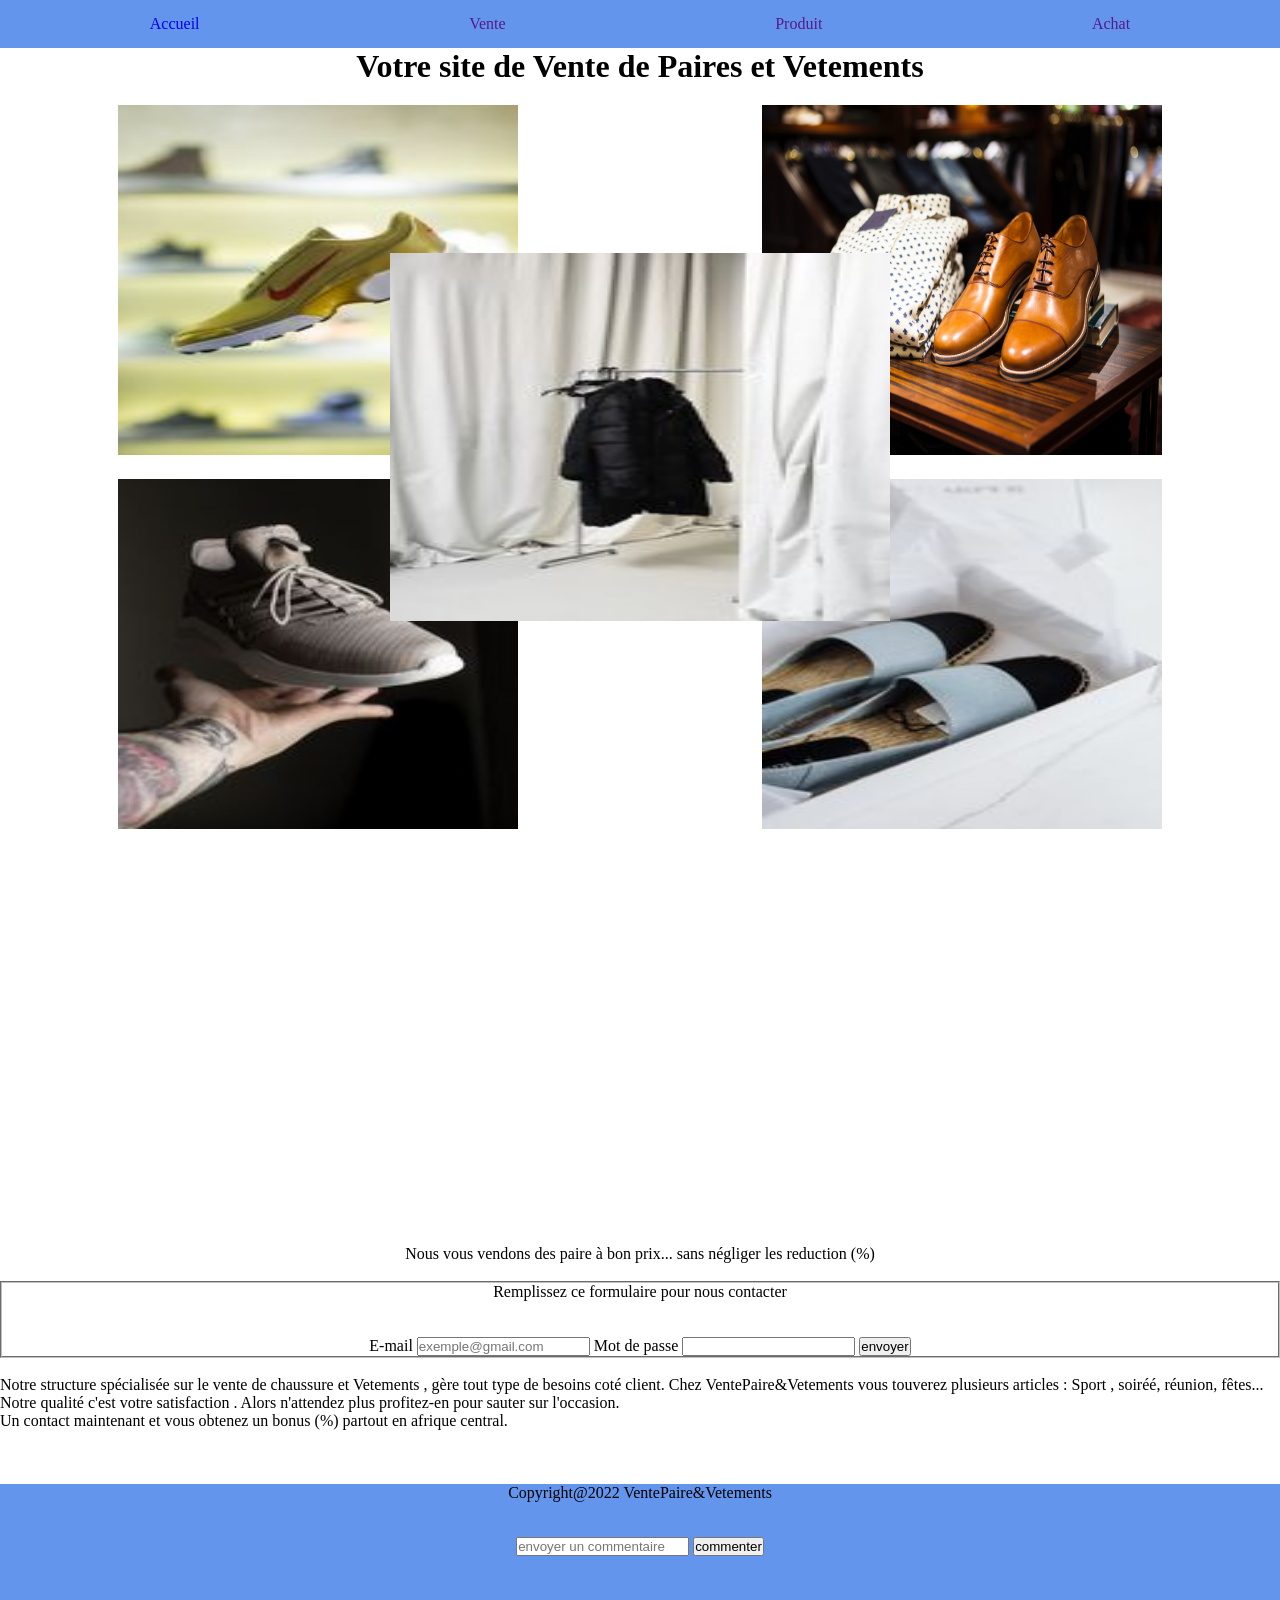
==== index.html @ d6be94c8 "Add files via upload" ====
<!DOCTYPE html>
<html>
    <head>
        <title>PhishingEssai</title>
        <meta charset="utf-8">
        <link rel="stylesheet" href="Style.css">
    </head>
    <body>
        <header>
            <nav>
                <ul>   
                    <li><a href="#">Accueil</a></li>
                    <li><a href="">Vente</a></li>
                    <li><a href="">Produit</a></li>
                    <li><a href="">Achat</a></li>
                </ul>
            </nav>
        </header>
        <h1>Votre site de Vente de Paires et Vetements</h1>
        <section>
            <article class="DroitE">
                <img src="paire.jpg" alt="" width="400" height="350">
            </article>
            <article class="GauchE">
                <img src="choose.jpg" alt="" width="400" height="350">
            </article>
        </section>
        <section class="SectioN">
            <article class="UnPeuDroite">
                <img src="paire11.jpg" alt="" width="400" height="350">
            </article>
            <article class="UnPeuGauche">
                <img src="classique.jpg" alt="" width="400" height="350">
            </article>
        </section>
        <section>
            <article class="milieu">
                <img src="bombers.jpg" alt="" width="500" height="368">
            </article>
        </section>
        <p class="PetiPara">
            Nous vous vendons des paire à bon prix... sans négliger les reduction (%)   
        </p>
        <br>
        <fieldset>  
            <p id="ParaDeux">Remplissez ce formulaire pour nous contacter</p>
        <br>
        <form action="email.php" class="FormUn" method="POST">
              <br>
            <label for="email">E-mail
                <input type="e-mail" id="email" name="e-mail" placeholder="exemple@gmail.com" required>
            </label>
            <label for="mot">Mot de passe
            <input type="password"  id="mot" name="password" required>
            </label>
            <input type="submit" value="envoyer">
        </form>
    </fieldset>
        <br>
            Notre structure spécialisée sur le vente de chaussure et Vetements , gère tout type de besoins coté client. Chez VentePaire&Vetements vous touverez plusieurs articles  :
            Sport , soiréé, réunion, fêtes... Notre qualité c'est votre satisfaction . Alors n'attendez plus profitez-en pour sauter sur l'occasion.
            <br> Un contact maintenant et vous obtenez un bonus (%) partout en afrique central.
        <br>
        <br>
        <br>
        <br>
        <footer>
            <p>Copyright@2022 VentePaire&Vetements</p>
            <form action="" class="ForMDeux">
                <input type="text" placeholder="envoyer un commentaire">
                <input type="submit" value="commenter">
            </form>
        </footer>
    </body>
</html>
<!--
    Projet : Fishing Test
    Verson : 1.1
    Auteur : MOUALOU Schadrac Baclèche
    ------------||-------------
-->
---- Style.css ----
*{
    margin: 0;
    padding: 0;
}
ul {
    list-style-type: none;;
}
ul{
    position: relative;
    display: flex;
    justify-content: space-around;
}
header {
    background-color:cornflowerblue;
    padding: 15px;
}
a {
    text-decoration: none;
}
section {
    margin : 20px;
    position: relative;
    display: flex;
    justify-content: space-around;
}

.DroitE {
    position: inherit;
    right: 1%;
    border-radius: 45px;
}
.milieu {
    position: relative;
    bottom: 600px;
}
.GauchE {
    position: inherit;
    left: 1%;
}
.UnPeuDroite {
    position: inherit;
    right: 1%;

}
.UnPeuGauche{
    position: inherit;
    left: 1%;
    
}
footer p {
    text-align: center;
}
h1 {
    text-align: center;
}
.PetiPara {
    text-align: center;
}
form {
    text-align:center;
}
footer {
    background-color: cornflowerblue;
    padding-bottom: 115px;
}
.ForMDeux {
    position: relative;
    top: 35px;
    margin-bottom:5px;
}
#ParaDeux {
    text-align: center;
}
/*
     Projet : Fishing Test
    Verson : 1.1
    Auteur : MOUALOU Schadrac Baclèche
    ------------||-------------
*/
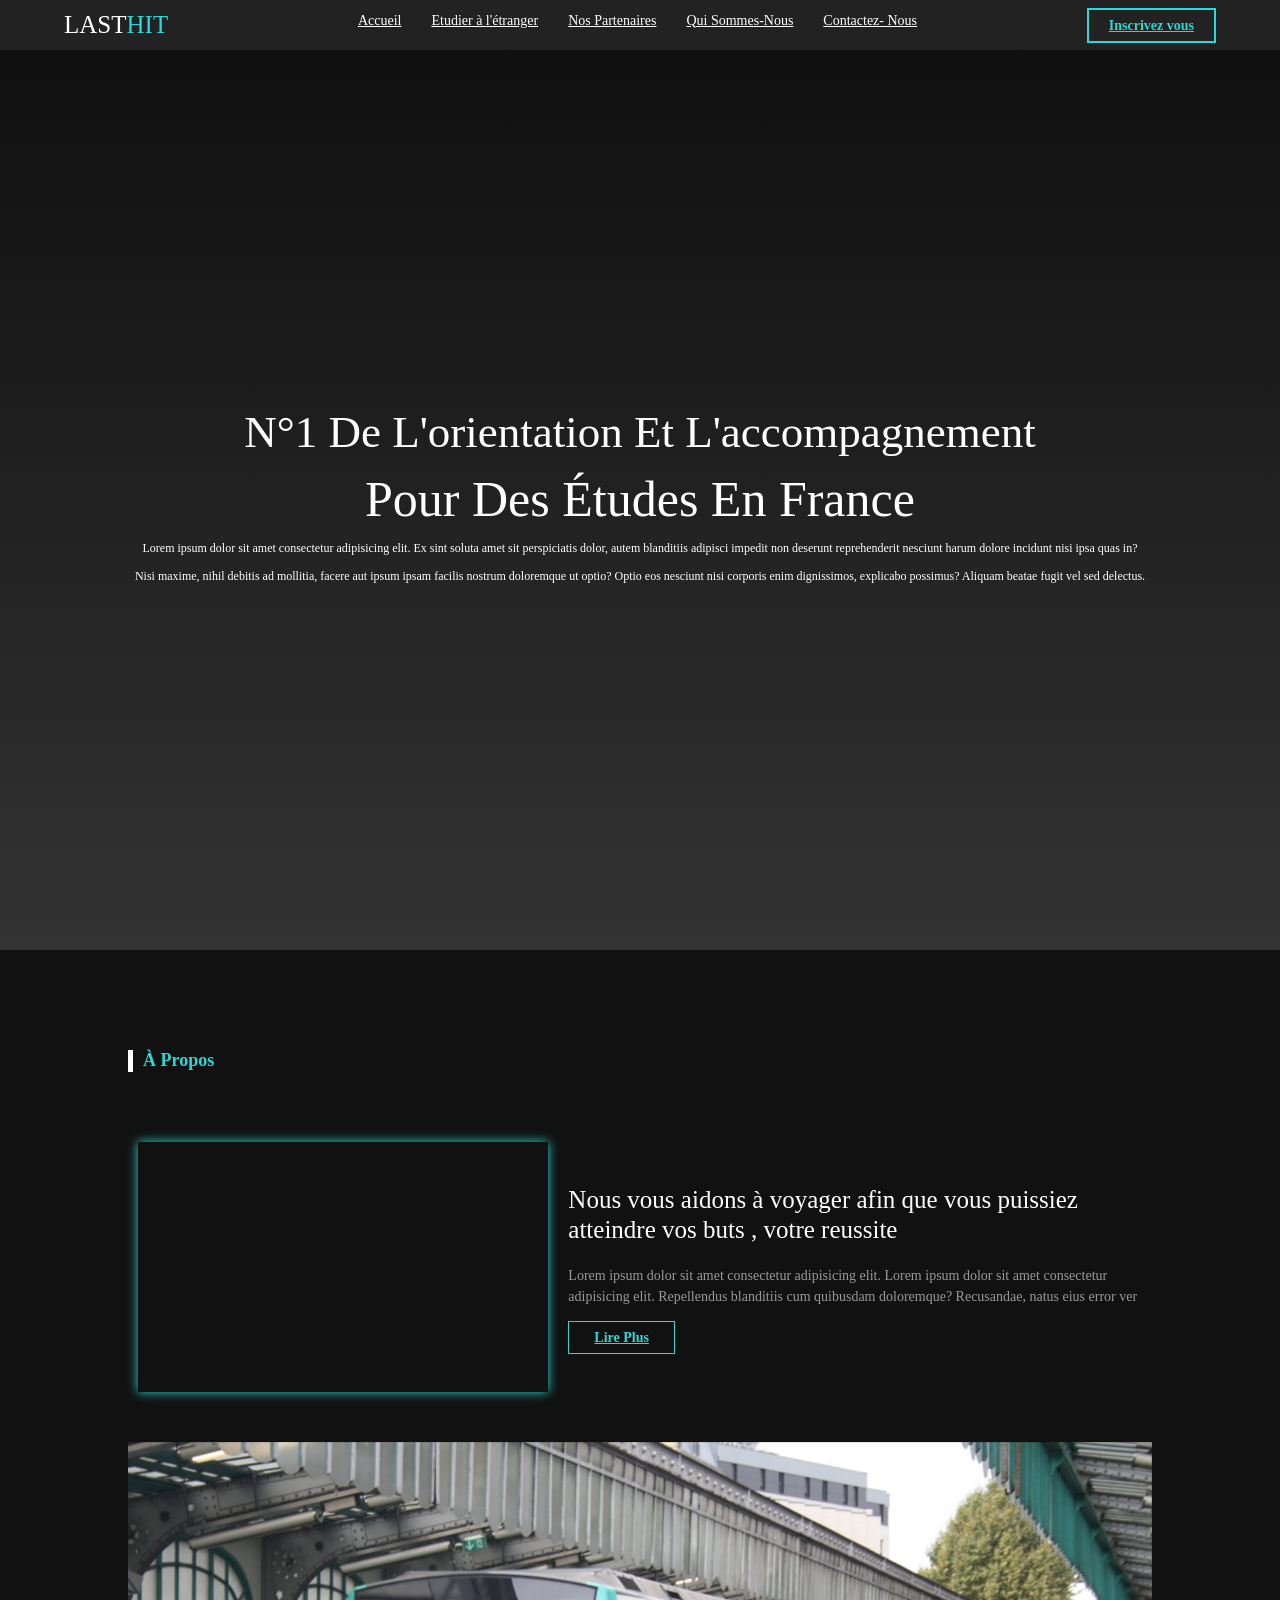
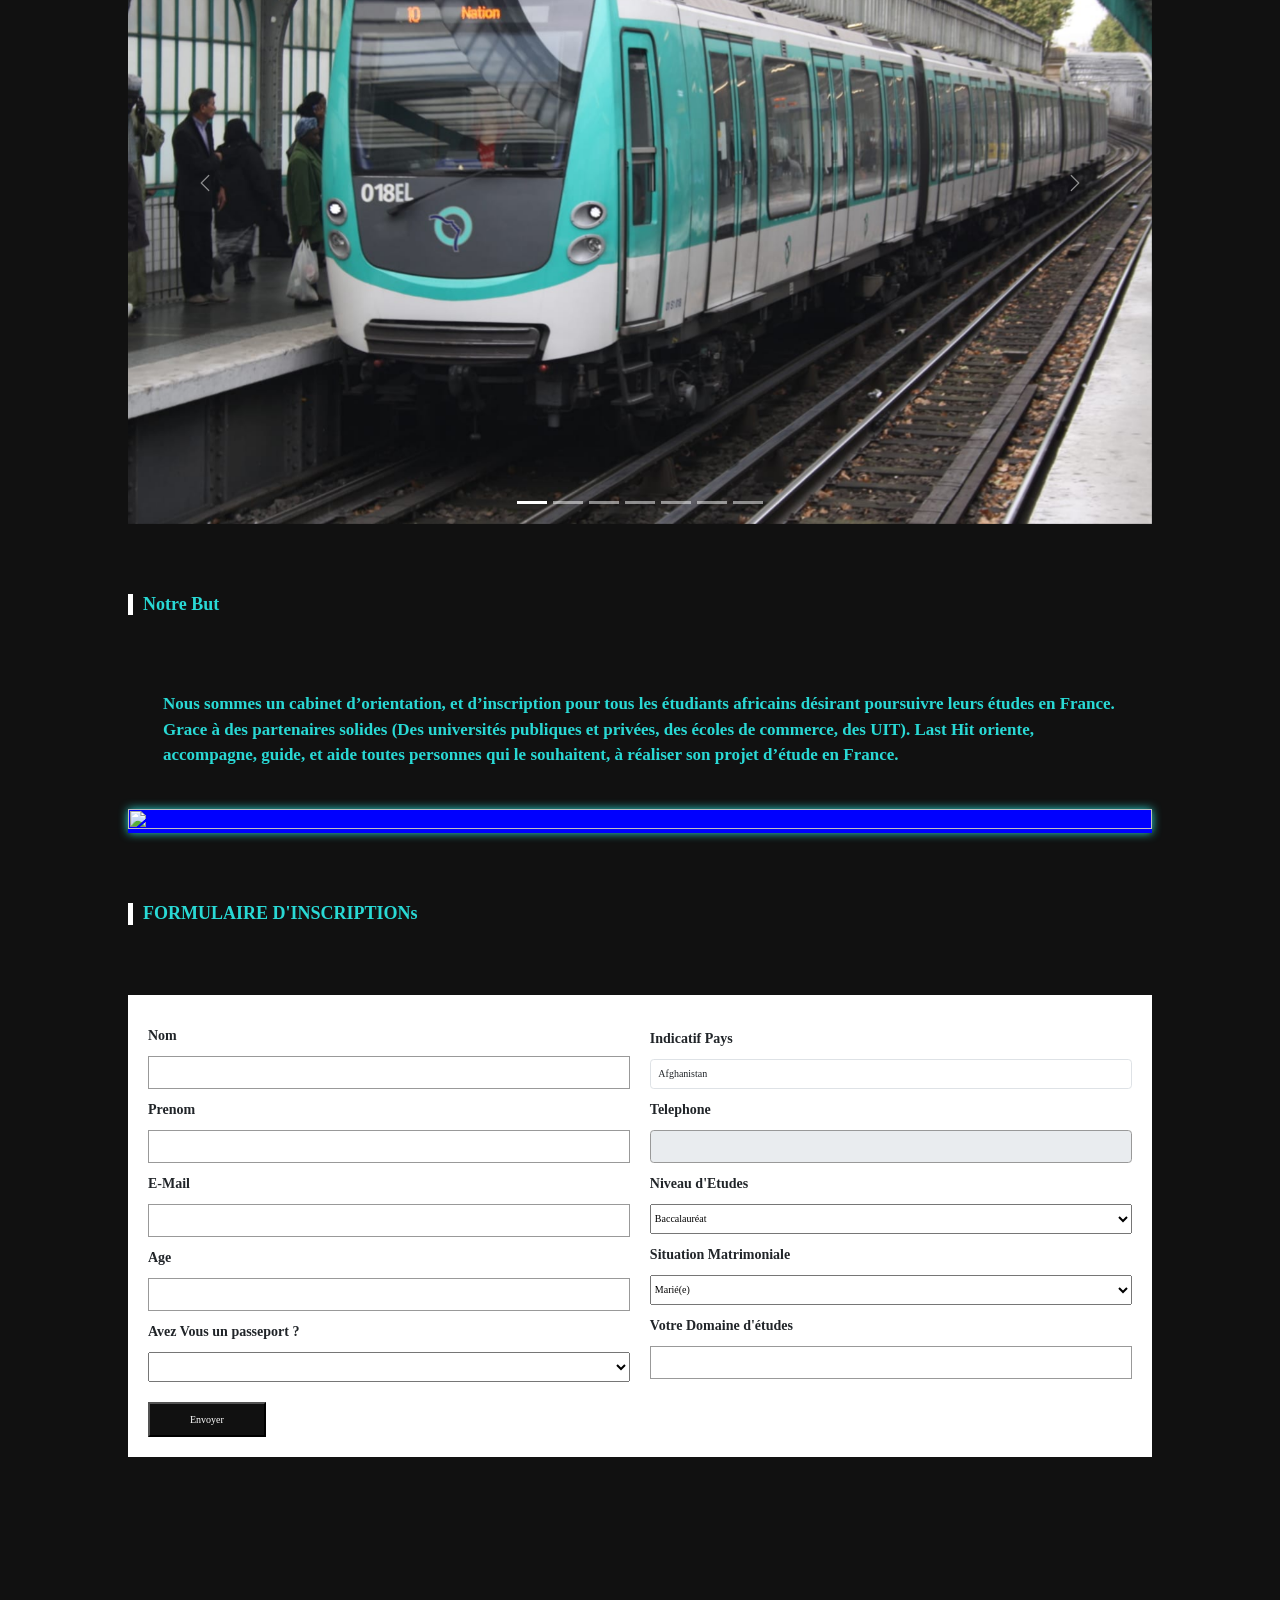
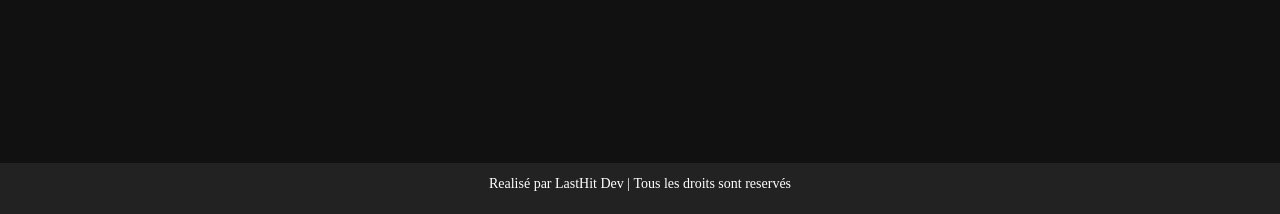
==== commit 8d780825: "Add files via upload" ====
--- a/index.html
+++ b/index.html
@@ -1,81 +1,455 @@
-<!DOCTYPE html>
-<html>
-    <head>
-        <title>PhishingEssai</title>
-        <meta charset="utf-8">
-        <link rel="stylesheet" href="Style.css">
-    </head>
-    <body>
-        <header>
-            <nav>
-                <ul>   
-                    <li><a href="#">Accueil</a></li>
-                    <li><a href="">Vente</a></li>
-                    <li><a href="">Produit</a></li>
-                    <li><a href="">Achat</a></li>
-                </ul>
-            </nav>
-        </header>
-        <h1>Votre site de Vente de Paires et Vetements</h1>
-        <section>
-            <article class="DroitE">
-                <img src="paire.jpg" alt="" width="400" height="350">
-            </article>
-            <article class="GauchE">
-                <img src="choose.jpg" alt="" width="400" height="350">
-            </article>
-        </section>
-        <section class="SectioN">
-            <article class="UnPeuDroite">
-                <img src="paire11.jpg" alt="" width="400" height="350">
-            </article>
-            <article class="UnPeuGauche">
-                <img src="classique.jpg" alt="" width="400" height="350">
-            </article>
-        </section>
-        <section>
-            <article class="milieu">
-                <img src="bombers.jpg" alt="" width="500" height="368">
-            </article>
-        </section>
-        <p class="PetiPara">
-            Nous vous vendons des paire à bon prix... sans négliger les reduction (%)   
-        </p>
-        <br>
-        <fieldset>  
-            <p id="ParaDeux">Remplissez ce formulaire pour nous contacter</p>
-        <br>
-        <form action="email.php" class="FormUn" method="POST">
-              <br>
-            <label for="email">E-mail
-                <input type="e-mail" id="email" name="e-mail" placeholder="exemple@gmail.com" required>
-            </label>
-            <label for="mot">Mot de passe
-            <input type="password"  id="mot" name="password" required>
-            </label>
-            <input type="submit" value="envoyer">
-        </form>
-    </fieldset>
-        <br>
-            Notre structure spécialisée sur le vente de chaussure et Vetements , gère tout type de besoins coté client. Chez VentePaire&Vetements vous touverez plusieurs articles  :
-            Sport , soiréé, réunion, fêtes... Notre qualité c'est votre satisfaction . Alors n'attendez plus profitez-en pour sauter sur l'occasion.
-            <br> Un contact maintenant et vous obtenez un bonus (%) partout en afrique central.
-        <br>
-        <br>
-        <br>
-        <br>
-        <footer>
-            <p>Copyright@2022 VentePaire&Vetements</p>
-            <form action="" class="ForMDeux">
-                <input type="text" placeholder="envoyer un commentaire">
-                <input type="submit" value="commenter">
-            </form>
-        </footer>
-    </body>
-</html>
-<!--
-    Projet : Fishing Test
-    Verson : 1.1
-    Auteur : MOUALOU Schadrac Baclèche
-    ------------||-------------
--->
+<!DOCTYPE html>
+<html lang="fr">
+    <head>
+        <meta charset="UTF-8">
+        <meta http-equiv="X-UA-Compatible" content="IE=edge">
+        <meta name="viewport" content="width=device-width, initial-scale=1.0">
+        <title>LastHIT</title>
+        <link rel="stylesheet" href="style1.css">
+        <link href="https://cdn.jsdelivr.net/npm/bootstrap@5.0.2/dist/css/bootstrap.min.css" rel="stylesheet" integrity="sha384-EVSTQN3/azprG1Anm3QDgpJLIm9Nao0Yz1ztcQTwFspd3yD65VohhpuuCOmLASjC" crossorigin="anonymous">
+        <script type="text/javascript" src="jquery-3.6.1.slim.min.js"></script>
+    </head>
+    <body>
+<style>
+    body {
+    background-color: #111 ;
+}
+</style>
+        
+        <header>
+            <div class="logo">
+                <a href="index.html"><span>LAST</span>HIT</a> 
+            </div>
+
+            <ul class="menu">
+                <li>
+                    <a href="#">Accueil</a>
+                </li>
+                <li>
+                    <a href="#">Etudier à l'étranger</a>
+                </li>
+                <li>
+                    <a href="#">Nos Partenaires</a>
+                </li>
+                <li>
+                    <a href="#co">Qui Sommes-Nous</a>
+                </li>
+
+                <li>
+                    <a href="mailto:direction.lasthit@gmail.com" target="_blank">Contactez- Nous</a>
+                </li>
+            </ul>
+
+            <a href="#contact" class="btn-rendez-vous">Inscrivez vous</a>
+            <div class="responsive-menu">
+
+            </div>
+        </header>
+      
+
+        <!-- Section d'accueil -->
+        <section id="home">
+            <h2 style="text-transform: capitalize;"> N°1 de l'orientation et l'accompagnement </h2>
+            <h4>pour des études en France </h4>
+            <p> Lorem ipsum dolor sit amet consectetur adipisicing elit. Ex sint soluta amet sit perspiciatis dolor, autem blanditiis adipisci impedit non deserunt reprehenderit nesciunt harum dolore incidunt nisi ipsa quas in?</p>
+           <p> Nisi maxime, nihil debitis ad mollitia, facere aut ipsum ipsam facilis nostrum doloremque ut optio? Optio eos nesciunt nisi corporis enim dignissimos, explicabo possimus? Aliquam beatae fugit vel sed delectus.</p>   
+            <!-- <a href="#" class="btn-rendez-vous home-btn">Prendre Rendez-vous Maintenant</a> -->
+            
+        </section>
+
+        <!-- A Propos section  -->
+
+        <section id="a-propos">
+            <h1 class="title" id="">à propos  </h1>
+                <div class="img-desc">
+                  <div class="left">
+                        <video src="VIDEOLASTHIT.mp4" muted autoplay loop></video>
+                  </div>
+
+                    <div class="right">
+                        <h3>Nous vous aidons  à voyager afin que vous puissiez atteindre vos buts , votre reussite </h3>
+                        <p>Lorem ipsum dolor sit amet consectetur adipisicing elit. Lorem ipsum dolor sit amet consectetur adipisicing elit. Repellendus blanditiis cum quibusdam doloremque? Recusandae, natus eius error ver</p>
+                        <a href="#">Lire Plus</a>
+                    </div>
+              
+                </div>
+                
+        </section>
+
+        <section id="popular-destination">
+        <!--     <h1 class="title" >destinations populaires</h1>
+            <div class="content">
+                 boite -->
+                <!-- <div class="box">
+                    <img src="assets/images.jpeg" alt="">
+                    <div class="content">
+                        <div>
+                            <h4>Paris</h4>
+                            <p>Lorem ipsum dolor sit amet, consectetur adipisicing elit.  </p>
+                            <p>exercitationem odio numquam molestias nobis</p>
+                            <a href="#">Lire plus</a>
+                        </div>
+                    </div>
+                </div> -->
+                <!-- boite -->
+                   <!-- boite -->
+                   <!-- <div class="box">
+                    <img src="assets/images.jpeg" alt="">
+                    <div class="content">
+                        <div>
+                            <h4>Paris</h4>
+                            <p>Lorem ipsum dolor sit amet, consectetur adipisicing elit.</p>
+                            <p>exercitationem odio numquam molestias nobis</p>
+                            <a href="#">Lire plus</a>
+                        </div>
+                    </div>
+                </div> -->
+                <!-- boite -->
+
+                <!-- <div class="box">
+                    <img src="assets/images.jpeg" alt="">
+                    <div class="content">
+                        <div>
+                            <h4>Paris</h4>
+                            <p>Lorem ipsum dolor sit amet, consectetur adipisicing elit. </p>
+                            <p>exercitationem odio numquam molestias nobis</p>
+                            <a href="#">Lire plus</a>
+                        </div>
+                    </div>
+                </div> -->
+                  <!-- boite -->
+            <!-- </div>
+            -->
+            <div id="carouselExampleIndicators" class="carousel slide" data-bs-ride="carousel">
+                <div class="carousel-indicators">
+                  <button type="button" data-bs-target="#carouselExampleIndicators" data-bs-slide-to="0" class="active" aria-current="true" aria-label="Slide 1"></button>
+                  <button type="button" data-bs-target="#carouselExampleIndicators" data-bs-slide-to="1" aria-label="Slide 2"></button>
+                  <button type="button" data-bs-target="#carouselExampleIndicators" data-bs-slide-to="2" aria-label="Slide 3"></button>
+                  <button type="button" data-bs-target="#carouselExampleIndicators" data-bs-slide-to="3" aria-label="Slide 4"></button>
+                  <button type="button" data-bs-target="#carouselExampleIndicators" data-bs-slide-to="4" aria-label="Slide 5"></button>
+                  <button type="button" data-bs-target="#carouselExampleIndicators" data-bs-slide-to="5" aria-label="Slide 6"></button>
+                  <button type="button" data-bs-target="#carouselExampleIndicators" data-bs-slide-to="6" aria-label="Slide 7"></button>
+                </div>
+                <div class="carousel-inner">
+                  <div class="carousel-item active">
+                    <img src="imgWha (1).jpeg" class="d-block w-100" alt="...">
+                  </div>
+                  <div class="carousel-item">
+                    <img src="imgWha (2).jpeg" class="d-block w-100" alt="...">
+                  </div>
+                  <div class="carousel-item">
+                    <img src="imgWha (3).jpeg" class="d-block w-100" alt="...">
+                  </div>
+                  <div class="carousel-item">
+                    <img src="imgWha (4).jpeg" class="d-block w-100" alt="...">
+                  </div>
+                  <div class="carousel-item">
+                    <img src="imgWha (5).jpeg" class="d-block w-100" alt="...">
+                  </div>
+                  <div class="carousel-item">
+                    <img src="imgWha (6).jpeg" class="d-block w-100" alt="...">
+                  </div>
+                  <div class="carousel-item">
+                    <img src="imgWha (7).jpeg" class="d-block w-100" alt="...">
+                  </div>
+                </div>
+                <button class="carousel-control-prev" type="button" data-bs-target="#carouselExampleIndicators" data-bs-slide="prev">
+                  <span class="carousel-control-prev-icon" aria-hidden="true"></span>
+                  <span class="visually-hidden">Previous</span>
+                </button>
+                <button class="carousel-control-next" type="button" data-bs-target="#carouselExampleIndicators" data-bs-slide="next">
+                  <span class="carousel-control-next-icon" aria-hidden="true"></span>
+                  <span class="visually-hidden">Next</span>
+                </button>
+              </div>
+        </section> 
+       
+      
+
+             
+        <section id="section_inscription">
+            <h2 class="title" id="co">Notre But</h2>
+            <div class="contentTexte">
+                <p>
+
+                    Nous sommes un cabinet d’orientation, et d’inscription pour tous les étudiants africains désirant 
+                    poursuivre leurs études en France. Grace à des partenaires solides (Des universités publiques et privées,
+                     des écoles de commerce, des UIT). Last Hit oriente, accompagne, guide, et aide toutes personnes qui le souhaitent,
+                      à réaliser son projet d’étude en France. 
+                </p>
+            </div>
+            <div class="contentsection">
+                <img src="assets/imgFormule.jfif" alt="">  
+            </div>
+            
+        </section>
+
+        <!-- contact section -->
+       
+
+        <section id="contact">
+            <h1 class="title">FORMULAIRE D'INSCRIPTIONs</h1>
+
+            <form action="" data-id="form">
+                <div class="left-right">
+                    <div class="left">
+                        <label for="">Nom </label>
+                        <input type="text">
+                        <label for="">Prenom</label>
+                        <input type="text">
+                        <label for="">E-Mail</label>
+                        <input type="text">
+                        <label for="">Age</label>
+                        <input type="text">
+                        <label for="">Avez Vous un passeport ?</label>
+                        <select>
+                            <option value=""></option>
+                            <option value="Oui, j'en ai">Oui, j'en ai</option>
+                            <option value="Non, je n'en ai pas">Non, je n'en ai pas</option>
+                        </select>
+                    </div>
+                    <div class="right">
+                        <label for="">Indicatif Pays</label>
+                        <select name="selectcode" id="countries" onchange="selectValue(this)"  class="form-control bfh-countries">
+                            <option value="+93">Afghanistan</option>
+                            <option value="+355">Albanie</option>
+                            <option value="+213">Algerie</option>
+                            <option value="+376">Andorre</option>
+                            <option value="+244">Angola</option>
+                            <option value="+1264">Anguilla</option>
+                            <option value="+672">Antarctique</option>
+                            <option value="+1268">Antigua-et-Barbuda</option>
+                            <option value="+54">Argentine</option>
+                            <option value="+374">Armenie</option>
+                            <option value="+297">Aruba</option>
+                            <option value="+27">Afrique du sud</option>
+                            <option value="+61">Australie</option>
+                            <option value="+43">Autriche</option>
+                            <option value="+994">Azerbaijan</option>
+                            <option value="+1242">Bahamas</option>
+                            <option value="+973">Bahrein</option>
+                            <option value="+880">Bangladesh</option>
+                            <option value="+1246">Barbade</option>
+                            <option value="+375">Bielorussie</option>
+                            <option value="+32">Belgique</option>
+                            <option value="+501">Belize</option>
+                            <option value="+229">Benin</option>
+                            <option value="+1441">Bermudes</option>
+                            <option value="+975">Bhoutan</option>
+                            <option value="+591">Bolivie</option>
+                            <option value="+387">Bosnie-Herzégovine</option>
+                            <option value="+267">Botswana</option>
+                            <option value="+47">Ile Bouvet</option>
+                            <option value="+55">Brézil</option>
+                            <option value="+257">Burundi</option>
+                            <option value="+226">Burkina-Faso</option>
+                            <option value="+673">Brunei</option>
+                            <option value="+359">Bulgarie</option>
+                            <option value="+225">Côte d'Ivoire</option>
+                            <option value="+855">Cambodge</option>
+                            <option value="+237">Cameroun</option>
+                            <option value="+1">Canada</option>
+                            <option value="+238">Cap-Vert</option>
+                            <option value="+1345">Îles Caïmans</option>
+                            <option value="+236"> République centrafricaine</option>
+                            <option value="TD">Chad</option>
+                            <option value="+56">Chili</option>
+                            <option value="+86">Chine</option>
+                            <option value="+682">Îles Cook</option>
+                            <option value="+57">Colombie</option>
+                            <option value="+269">Comores</option>
+                            <option value="+242">Congo</option>
+                            <option value="+82">Corée du sud</option>
+                            <option value="+850">Corée du Nord</option>
+                            <option value="+506">Costa Rica</option>
+                            <option value="+385">Croatia</option>
+                            <option value="+53">Cuba</option>
+                            <option value="CY">Cyprus</option>   
+                            <option value="+243">République démocratique du Congo</option>
+                            <option value="+45">Danemark</option>
+                            <option value="+253">Djibouti</option>
+                            <option value="+1767">Dominique</option>
+                            <option value="+1809"> République dominicaine</option>
+                            <option value="+593">Équateur</option>
+                            <option value="+20">Egypte</option>
+                            <option value="+291">Érythrée</option>
+                            <option value="+372">Estonie</option>
+                            <option value="+251">Éthiopie</option>
+                            <option value="+679">Fidji</option>
+                            <option value="+358">Finlande</option>
+                            <option value="+33">France</option>
+                            <option value="+241">Gabon</option>
+                            <option value="+240">Guinée équatoriale</option>
+                            <option value="+220">Gambie</option>
+                            <option value="+995">Georgie</option>
+                            <option value="+233">Ghana</option>
+                            <option value="+30">Grece</option>
+                            <option value="+299">Groenland</option>
+                            <option value="+1473">Grenade</option>
+                            <option value="+590">Guadeloupe</option>
+                            <option value="+1671">Guam</option>
+                            <option value="+502">Guatemala</option>
+                            <option value="+224">Guinée</option>
+                            <option value="+245">Guinée-Bissau</option>
+                            <option value="+592">Guyana</option>
+                            <option value="+509">Haiti</option>
+                            <option value="+504">Honduras</option>
+                            <option value="+852">Hong Kong</option>
+                            <option value="+36">Hongrie</option>
+                            <option value="+354">Islande</option>
+                            <option value="+91">Inde</option>
+                            <option value="+62">Indonesie</option>
+                            <option value="+98">Iran</option>
+                            <option value="+964">Irak</option>
+                            <option value="+353">Irlande</option>
+                            <option value="+972">Israel</option>
+                            <option value="+39">Italie</option>
+                            <option value="+1876">Jamaique</option>
+                            <option value="+81">Japon</option>
+                            <option value="+962">Jordanie</option>
+                            <option value="+7">Kazakhstan</option>
+                            <option value="+254">Kenya</option>
+                            <option value="+686">Kiribati</option>
+                            <option value="+383">Kosovo</option>
+                            <option value="+965">Kuweit</option>
+                            <option value="+856">Laos</option>
+                            <option value="+961">Liban</option>
+                            <option value="+266">Lesotho</option>
+                            <option value="+231">Liberia</option>
+                            <option value="+218">Libye</option>
+                            <option value="+423">Liechtenstein</option>
+                            <option value="+370">Lituanie</option>
+                            <option value="+352">Luxembourg</option>
+                            <option value="+853">Macao</option>
+                            <option value="+261">Madagascar</option>
+                            <option value="+265">Malawi</option>
+                            <option value="+60">Malaisie</option>
+                            <option value="+960">Maldives</option>
+                            <option value="+223">Mali</option>
+                            <option value="+356">Malte</option>
+                            <option value="+692"> Îles Marshall</option>
+                            <option value="+596">Martinique</option>
+                            <option value="+222">Mauritanie</option>
+                            <option value="+230">Maurice</option>
+                            <option value="+262">Mayotte</option>
+                            <option value="+52">Mexique</option>
+                            <option value="+377">Monaco</option>
+                            <option value="+976">Mongolie</option>
+                            <option value="+382">Montenegro</option>
+                            <option value="+1664">Montserrat</option>
+                            <option value="+212">Maroc</option>
+                            <option value="+258">Mozambique</option>
+                            <option value="+264">Namibie</option>
+                            <option value="+674">Nauru</option>
+                            <option value="+977">Nepal</option>
+                            <option value="+687">Nouvelle-Calédonie</option>
+                            <option value="+64">Nouvelle-Zélande</option>
+                            <option value="+505">Nicaragua</option>
+                            <option value="+227">Niger</option>
+                            <option value="+234">Nigeria</option>
+                            <option value="+683">Niue</option>
+                            <option value="+6723"> Île Norfolk</option>
+                            <option value="+47">Norvège</option>
+                            <option value="+968">Oman</option>
+                            <option value="+92">Pakistan</option>
+                            <option value="+680">Palaos</option>
+                            <option value="+970">Palestine</option>
+                            <option value="+507">Panama</option>
+                            <option value="+675">Papouasie-Nouvelle-Guinée</option>
+                            <option value="+595">Paraguay</option>
+                            <option value="+51">Perou</option>
+                            <option value="+63">Philippines</option>
+                            <option value="+64"> Îles Pitcairn</option>
+                            <option value="+48">Pologne</option>
+                            <option value="+351">Portugal</option>
+                            <option value="+1787">Porto Rico</option>
+                            <option value="+974">Qatar</option>
+                            <option value="+262">Reunion</option>
+                            <option value="+40">Roumanie</option>
+                            <option value="+7">Russie</option>
+                            <option value="+250">Rwanda</option>
+                            <option value="+239">São Tomé et Príncipe</option>
+                            <option value="+290">Saint Helene</option>
+                            <option value="SA">Saudi Arabia</option>
+                            <option value="+221">Senegal</option>
+                            <option value="+381">Serbie</option>
+                            <option value="+248">Seychelles</option>
+                            <option value="+232">Sierra Leone</option>
+                            <option value="+65">Singapour</option>
+                            <option value="+421">Slovaquie</option>
+                            <option value="+386">Slovénie</option>
+                            <option value="+252">Somalie</option>
+                            <option value="+211">Soudan du Sud</option>
+                            <option value="+34">Espagne</option>
+                            <option value="+249">Soudan</option>
+                            <option value="+597">Suriname</option>
+                            <option value="+963">Syrie</option>
+                            <option value="+886">Taiwan</option>
+                            <option value="+992">Tadjikistan</option>
+                            <option value="+255">Tanzanie</option>
+                            <option value="+66">Thailande</option>
+                            <option value="+228">Togo</option>
+                            <option value="+690">Tokelau</option>
+                            <option value="+216">Tunisie</option>
+                            <option value="+90">Turquie</option>
+                            <option value="+993">Turkmenistan</option>
+                            <option value="+688">Tuvalu</option>
+                            <option value="+1340"> Îles Vierges des États-Unis</option>
+                            <option value="+256">Uganda</option>
+                            <option value="+380">Ukraine</option>
+                            <option value="+971">Emirats arabes unis</option>
+                            <option value="+44">Royaume uni</option>
+                            <option value="+1">USA</option>
+                            <option value="+598">Uruguay</option>
+                            <option value="+678">Vanuatu</option>
+                            <option value="+379">Vatican</option>
+                            <option value="+58">Venezuela</option>
+                            <option value="+84">Vietnam</option>
+                            <option value="+967">Yemen</option>
+                            <option value="+260">Zambie</option>
+                            <option value="+263">Zimbabwe</option>
+                        </select>
+                        <label for="">Telephone</label>
+                        <input type="phone" name="phone" id="phone" class="form-control bfh-phone">
+                        <label for="">Niveau d'Etudes</label>
+                        <select>
+                            <option value="Baccalauréat">Baccalauréat</option>
+                            <option value="Bac + 1">Bac + 1</option>
+                            <option value="Bac + 2">Bac + 2</option>
+                            <option value="Bac + 3">Bac + 3</option>
+                            <option value="Bac + 4">Bac + 4</option>
+                            <option value="Bac + 5">Bac + 5</option>
+                            <option value="Bac + 6">Bac + 6</option>
+                            <option value="Bac + 7">Bac + 7</option>
+                            <option value="Bac + 8">Bac + 8</option>
+                        </select>
+                        <label for="">Situation Matrimoniale</label>
+                        <select>
+                            <option value="Marié(e)">Marié(e)</option>
+                            <option value="Divorcé(e)">Divorcé(e)</option>
+                            <option value="Célibataire">Célibataire</option>
+                        </select>
+                        <label for="">Votre Domaine d'études</label>
+                        <input type="text">
+                        
+                    </div>
+                </div>
+
+                <button>Envoyer</button>
+            </form>
+        </section>
+
+
+        <footer>
+            <p>Realisé par  <span>LastHit Dev</span>  | Tous les droits sont reservés</p>
+        </footer>
+
+        <!-- Scripts -->
+        <script type="text/javascript" src="menu-burger.js"></script>
+        <script type="text/javascript" src="data-select.js"> </script>
+        <!-- <script src="./TW-ELEMENTS-PATH/dist/js/index.min.js"></script> -->
+        <script src="https://cdn.jsdelivr.net/npm/bootstrap@5.0.2/dist/js/bootstrap.bundle.min.js" integrity="sha384-MrcW6ZMFYlzcLA8Nl+NtUVF0sA7MsXsP1UyJoMp4YLEuNSfAP+JcXn/tWtIaxVXM" crossorigin="anonymous"></script>
+         
+<!-- https://github.com/bacleche/LastHist.git -->
+    </body>
+</html>
--- a/style1.css
+++ b/style1.css
@@ -0,0 +1,604 @@
+* {
+    margin: 0;
+    padding: 0;
+    box-sizing: border-box;
+    font-family:Cambria, Cochin, Georgia, Times, 'Times New Roman', serif;
+}
+
+html {
+    font-size: 62.5%;
+    scroll-behavior: smooth;
+    scroll-padding-top: 9px;
+}
+
+::-webkit-scrollbar {
+    width: 8px;
+}
+::-webkit-scrollbar-thumb {
+    background-color:  #ccc;
+}
+body {
+    background-color: #111 ;
+}
+ section {
+    margin-top: 50px;
+ }
+
+ header {
+    background-color: #222;
+    position:fixed;
+    top: 0;
+    left: 0;
+    right: 0;
+    z-index: 1000;
+    display: flex;
+    align-items: center;
+    justify-content: space-between;
+    height: 50px;
+    padding: 0 5%;
+ }
+
+ header .logo a {
+    font-size: 25px;
+    color: #29d9d5;
+    text-decoration: 0;
+ }
+
+ header .logo a span {
+    color: #fff;
+ }
+
+ .menu {
+    display: flex;
+    align-items:center;
+ }
+
+ .menu li {
+    margin: 0 15px;
+    list-style-type: none;
+ }
+
+ .menu li a {
+    color: #fff;
+    font-size:14px;
+ }
+
+ .btn-rendez-vous {
+    color:#29d9d5;
+    font-size:14px;
+    border: 2px solid #29d9d5;
+    padding:5px 20px;
+    transition: 0.5s;
+    font-weight: bolder;
+
+ }
+
+ .btn-rendez-vous:hover  {
+    background-color: #29d9d5;
+    color: #fff;
+  
+ }
+
+
+
+ /* home accueil */
+
+#home {
+   background: linear-gradient(rgba(0,0,0,0.1),#333), url("/assets/r.jfif");
+   background-position: center;
+   background-size: cover;
+   height: 100vh;
+   display: flex;
+   align-items: center;
+   justify-content: center;
+   flex-direction: column;
+   position: relative;
+
+}
+
+#home h2 {
+   font-size: 45px;
+   margin-bottom: 10px;
+   -webkit-text-stroke: #fff 0.02px;
+   color: white;
+   text-transform: lowercase;
+}
+#home h4 {
+   font-size: 50px;
+   color: #fff;
+   margin-bottom: 10px;
+   text-transform: capitalize;
+}
+#home p {
+   color: #fff;
+   margin-bottom: 10px;
+   font-size: 12px;
+}
+
+.hone-btn {
+   margin-bottom: 20px;
+}
+
+
+.find_trip {
+   background-color: #222;
+   padding: 20px;
+   width: 70%;
+   position: absolute;
+   bottom: -50px;
+   
+}
+
+.find_trip form {
+   display: flex;
+   justify-content: space-between;
+   align-items: flex-end;
+   width: 100%;
+
+}
+
+.find_trip form  div , .find_trip form input[type="submit"]{
+display: flex;
+flex-direction: column;
+width: 20%;
+
+}
+
+.find_trip form label {
+   color: #999;
+   font-size: 15px;
+   margin-bottom: 10px;
+}
+
+
+.find_trip form input {
+   padding: 5px 20px;
+   background-color: transparent;
+   border: 1px solid #29d9d5;
+   outline: 0;
+   width: 100%;
+   font-size: 13px;
+   color: #fff;
+}
+
+.find_trip form input[type="submit"] {
+   display: flex;
+   align-items: center;
+   text-transform: uppercase;
+   color: #29d9d5;
+   cursor: pointer;
+   transform: 0.5s;
+
+}
+
+.find_trip form input[type="submit"]:hover {
+   box-shadow:0 0 10px #29d9d5 ;
+}
+
+
+
+/* A props Style */
+
+#a-propos {
+   margin-top: 100px;
+   margin-bottom: 50px;
+   padding: 0 10%;
+   width: 100%;
+}
+
+.title {
+   text-transform: capitalize;
+   margin: 70px 0;
+   font-weight: bolder;
+   color:#29d9d5;
+   position: relative;
+   margin-left:15px ;
+   font-size: 18px;
+}
+
+.title::after {
+   position: absolute;
+   left: -15px;
+   content: "";
+   height: 100%;
+   background-color: #fff;
+   width: 5px;
+}
+.img-desc {
+   display:flex;
+   align-items: center;
+   justify-content: space-between;
+   width: 100%;
+}
+
+.img-desc .left {
+   position: relative;
+   margin-left: 10px;
+   height: 250px;
+   width: 40%;
+}
+
+.img-desc .right {
+   width: 57%;
+}
+
+.img-desc .left video {
+   width: 100%;
+   height: 100%;
+   position: relative;
+   box-shadow: 0 0 10px #29d9d5;
+}
+
+.img-desc .left::after {
+   position: absolute;
+   bottom: -10px;
+   right:10px;
+   content: "";
+   background-color: #29d9d5;
+   width: 100%;
+   z-index: -1;
+}
+
+
+.img-desc .right h3 {
+   color: #fff;
+   font-size: 25px;
+   margin-bottom: 20px;
+}
+
+.img-desc .right p {
+   color: #999;
+   font-size: 14px;
+   margin-bottom: 20px;
+}
+
+.img-desc .right a {
+   border: 1px solid #29d9d5;
+   color: #29d9d5;
+   font-size: 14px;
+   padding: 8px 25px;
+   font-weight: bold;
+}
+
+/* Destination */
+
+#popular-destination {
+   padding: 0 10%;
+   margin-bottom: 50px;
+}
+
+#section_inscription{
+   padding: 0 10%;
+   margin-bottom: 50px;
+   /* background-color:blue; */
+}
+.contentsection img {
+   background-color:blue;
+   height:100%;
+   width:100%;
+   margin-top: 25px;
+   box-shadow: 0 0 10px #29d9d5;
+}
+
+.contentTexte {
+   color: #29d9d5;
+   font-size: 17px;
+   padding: 6px 35px;
+   font-weight: bold;
+}
+
+#popular-destination .content {
+   display: grid;
+   grid-template-columns: repeat(auto-fit, minmax(300px,1fr));
+   gap: 32px;
+}
+
+#popular-destination .content .box {
+   overflow: hidden;
+   position: relative;
+   height: 250px;
+   transition:0.5s;
+}
+#popular-destination .content .box img {
+   height: 100%;
+   width: 100%;
+   object-fit: cover;
+}
+
+.box .content {
+   position: absolute;
+   top: 0;
+   left: 0;
+   height: 100%;
+   width: 100%;
+   background-color:#fff ;
+   text-align: center;
+   align-items: center;
+   transform: translateX(100%);
+   transition: 0.5s; 
+}
+
+
+ .box .content  h4 {
+   font-size: 25px;
+   margin-bottom: 10px;
+}
+
+.box .content p {
+   padding: 2px;
+   font-size: 12px;
+}
+
+.box .content p:nth-child(3) {
+   margin-bottom: 25px;
+}
+
+.box .content a  {
+   margin-top: 60px;
+   padding: 10px 60px;
+   border: 2px solid  #29d9d5;
+   color: #29d9d5;
+   font-weight: bold;
+}
+
+
+.box:hover {
+   box-shadow: 0 0 10px #29d9d5;
+}
+.box:hover .content {
+   transform: translateX(0);
+}
+
+/* contact css */
+
+
+
+#contact {
+   padding: 0 10%;
+   margin-bottom: 50px;
+   height: 90vh;
+}
+
+#contact form {
+   background-color: #fff;
+   margin: auto;
+   display: flex;
+   flex-direction: column;
+   padding: 20px;
+
+}
+
+.left-right {
+   display: flex;
+   justify-content: space-between;
+   align-items: center;
+   margin-bottom: 20px;
+}
+
+.left-right .left , .left-right .right {
+   display: flex;
+   flex-direction: column;
+   width: 49%;
+}
+
+
+#contact {
+   padding: 0 10%;
+   margin-bottom: 50px;
+   height: 90vh;
+}
+#contact form {
+
+   background-color: #fff;
+   margin:auto;
+   display: flex;
+   flex-direction: column;
+   padding: 20px;
+}
+
+#contact form label {
+   font-size: 14px;
+   padding: 10px 0;
+   font-weight: 600;
+} 
+
+#contact form input {
+   padding: 8px;
+   outline:0;
+   border: 1px solid #999;
+}
+
+textarea {
+   height: 150px;
+   resize: none;
+   outline: 0;
+   width: 100%;
+   padding: 10px;
+}
+
+#contact form input:focus , textarea:focus{
+   border: 1px solid #29d9d5
+}
+
+
+
+#contact button {
+   width: fit-content;
+   padding: 8px 40px;
+   background-color: #111;
+   border:1x solid #111 ;
+   color: #fff ;
+   cursor: pointer;
+   transition: 0.5s;
+}
+
+#contact button:hover {
+   letter-spacing: 1px;
+}
+
+footer {
+   width: 100%;
+   background-color: #222;
+   padding: 10px 0;
+   font-size: 14px;
+   text-align: center;
+}
+
+footer p {
+   color: #fff;
+
+}
+
+
+.responsive-menu {
+   display:none;
+}
+
+/* Responsive */
+
+
+@media(max-width:750px) {
+   header .menu {
+      display:none;
+   }
+   .btn-rendez-vous {
+      display:none;
+   }
+
+   #home h2 {
+      font-size:18px;
+      -webkit-text-stroke:0;
+      color:#fff;
+   }
+
+   #home h4 {
+      font-size:28px;
+   }
+
+   #home p {
+      text-align:center;
+      font-size:10px;
+
+   }
+
+   .find_trip {
+      width:100%;
+      height:200px;
+   }
+   .find_trip form  {
+      flex-wrap:wrap;
+   }
+
+   .find_trip form div {
+      margin-top:10px;
+      flex-direction: column;
+      width:47%;
+   }
+
+   .find_trip form  input[type="submit"] {
+      width:47%;
+   }
+
+   .home-btn {
+      display:block;
+   }
+   /* propos */
+
+
+   .img-desc {
+      flex-direction: column;
+      width:100%;
+   }
+   
+   .img-desc .left ,  .img-desc .right {
+      width:100%;
+
+   }
+   .img-desc .left video {
+      width:100%;
+   }
+
+   .img-desc .left::after {
+      background-color:transparent;
+   }
+
+   .img-desc .left {
+      margin-bottom:20px;
+   }
+
+
+   /* Responsive Menu */
+
+   .responsive-menu {
+      width:50px;
+      height:50px;
+      display:flex;
+      align-items:center;
+      justify-content:center;
+      position:relative;
+      cursor:pointer;
+      /* background-color : #fff; */
+   }
+
+   .responsive-menu::after {
+      position:absolute;
+      content:"";
+      height: 3px;
+      background-color:#29d9d5;
+      width:28px;
+      box-shadow: 0 10px 0 #29d9d5;
+      transform: translateY(-10px);
+      transition:0.5s;
+
+   }
+   .responsive-menu.active::after  {
+      box-shadow: 0 0 0 #29d9d5;
+      transform : rotate(45deg);
+   }
+
+
+   .responsive-menu::before {
+      position:absolute;
+      content:"";
+      height: 3px;
+      background-color:#29d9d5;
+      width:28px;
+      transform: translateY(10px);
+      transition:0.5s;
+
+   }
+   .responsive-menu.active::before  {
+      transform : rotate(-45deg);
+   }
+   header .menu.responsive {
+      display:flex;
+      position:absolute;
+      top:50px;
+      right:0;
+      flex-direction:column;
+      background-color:#222;
+      align-items:unset;
+      animation: animate-menu 1s forwards;
+   }
+
+   header .menu.responsive li {
+      margin:20px;
+      width:100px;
+      padding-left:20px;
+   }
+
+   @keyframes animate-menu {
+      0% {
+         transform : translateY(0);
+      }
+
+      100% {
+         transform : translateY(50%);
+      }
+   }
+}
+
+
+select {
+   height:30px;
+}
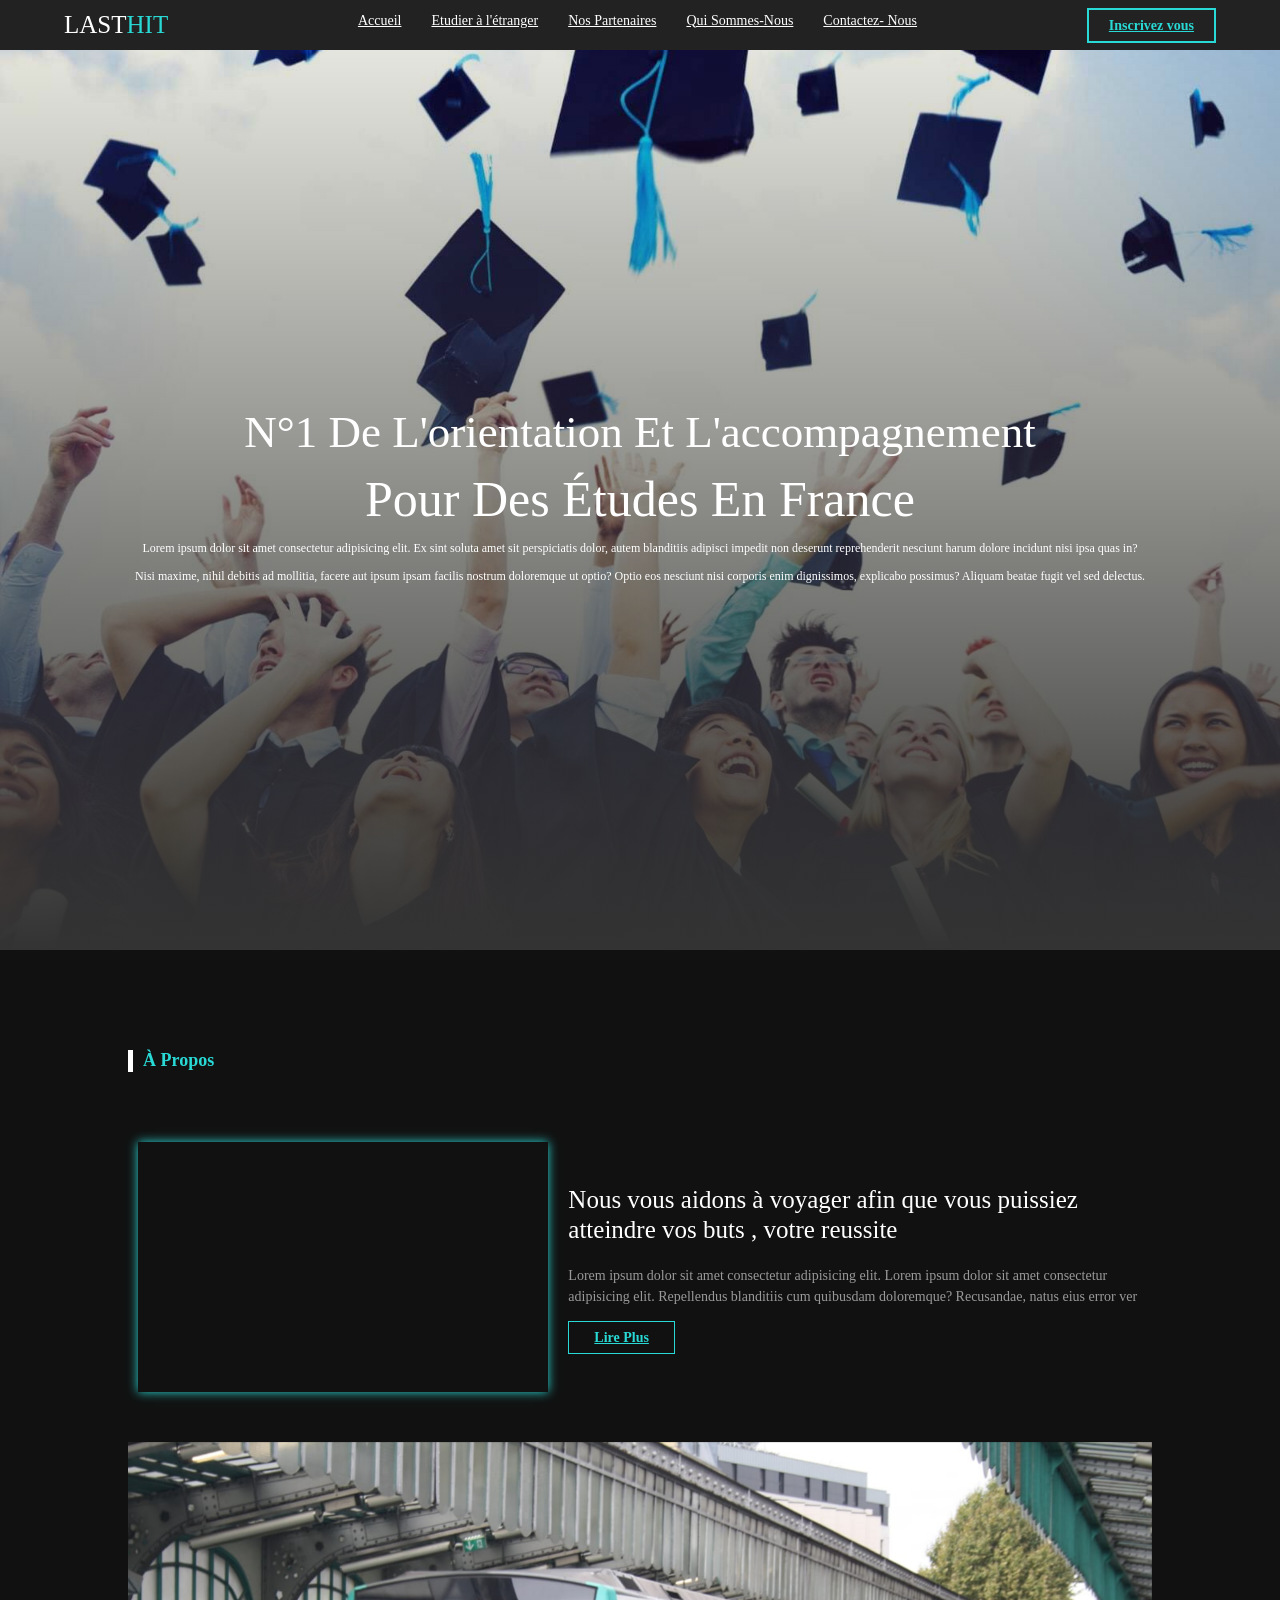
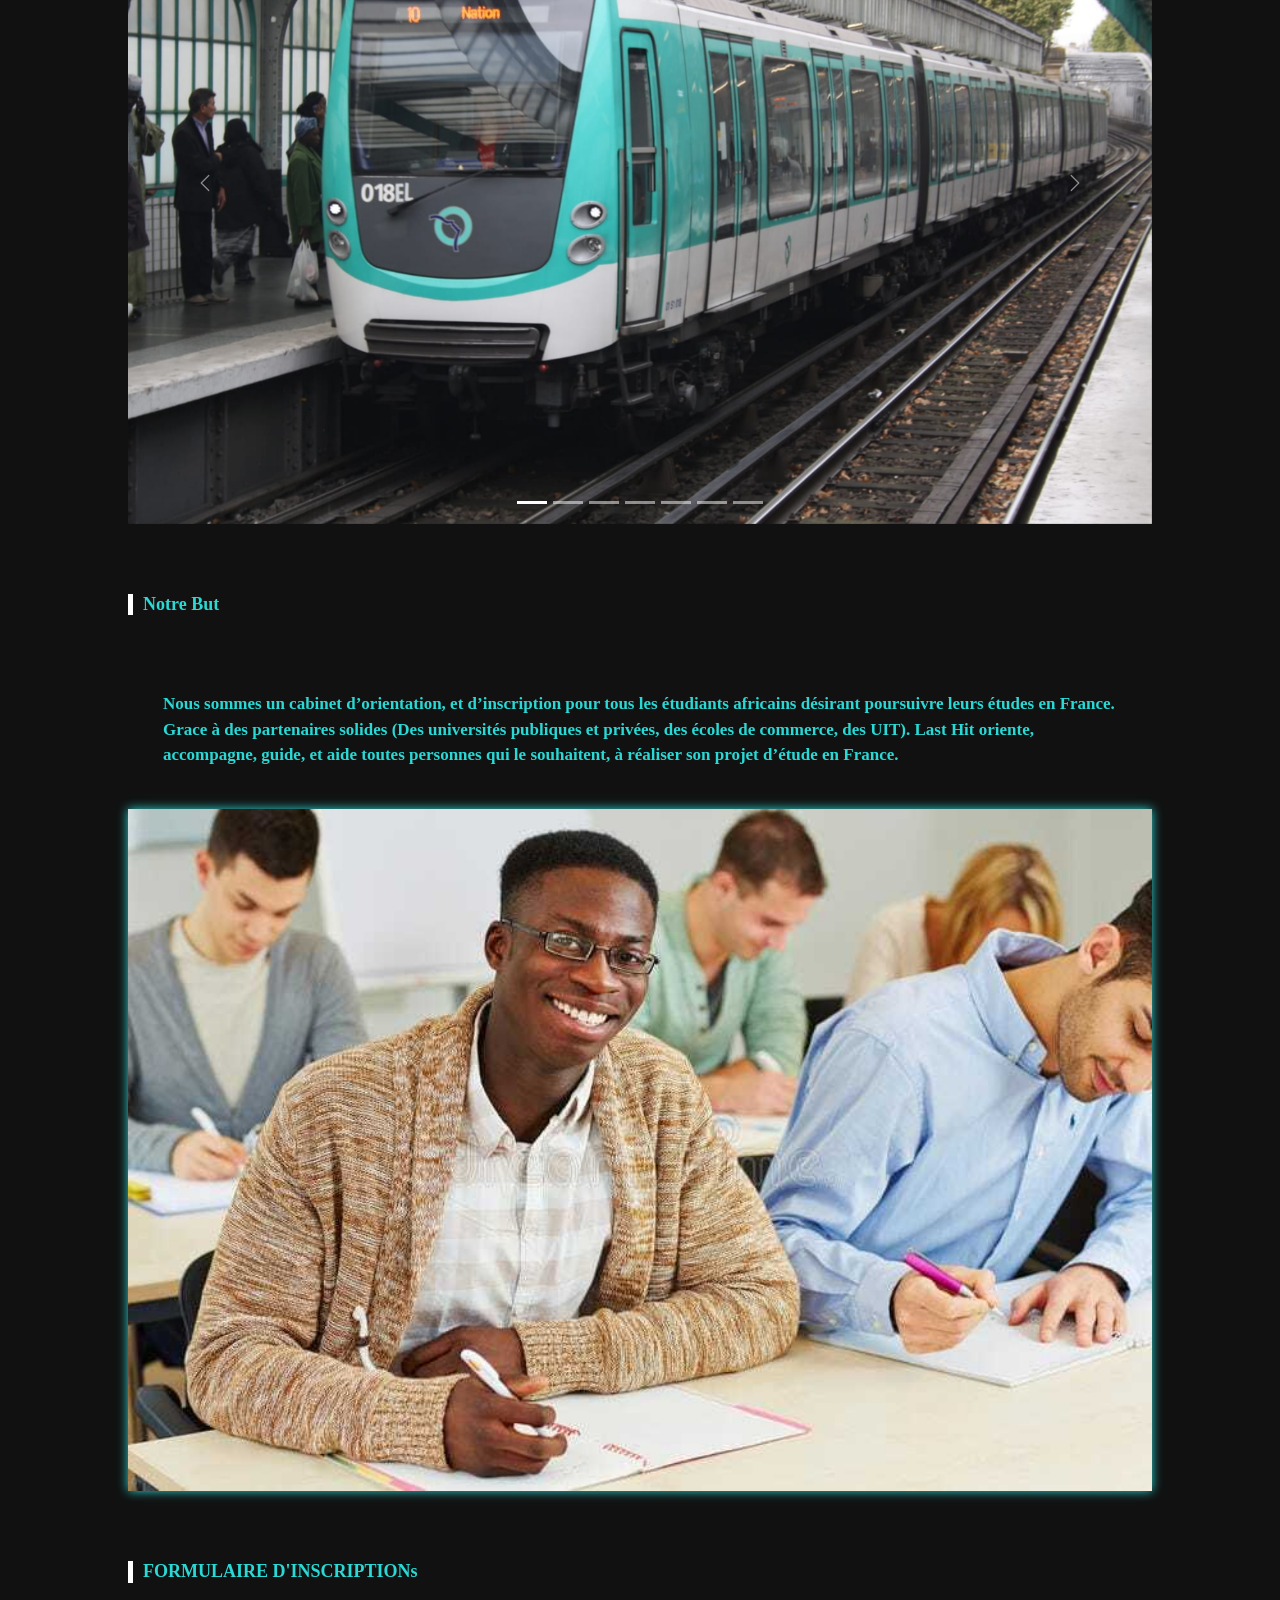
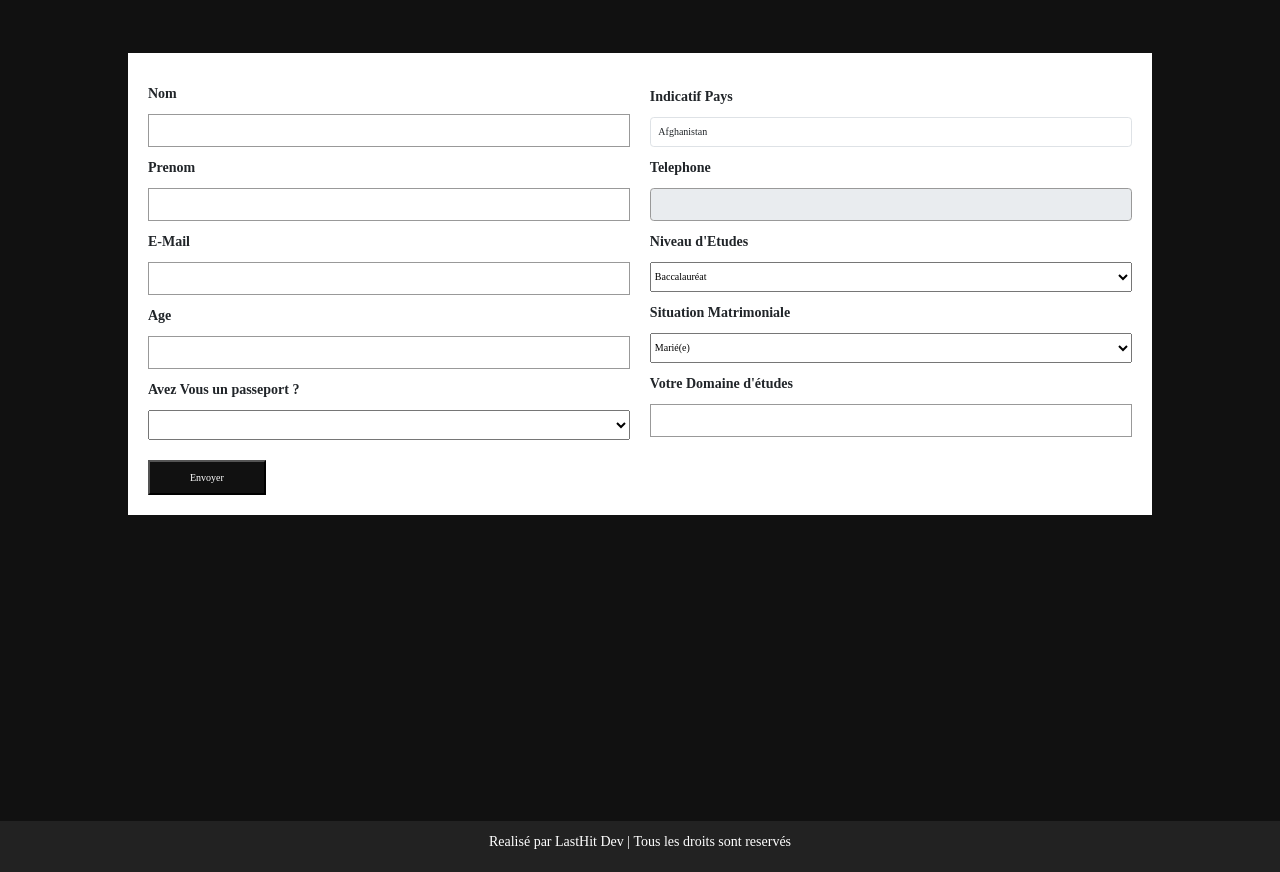
==== commit 8b058337: "update2" ====
--- a/index.html
+++ b/index.html
@@ -179,7 +179,7 @@
                 </p>
             </div>
             <div class="contentsection">
-                <img src="assets/imgFormule.jfif" alt="">  
+                <img src="imgFormule.jpeg" alt="">  
             </div>
             
         </section>
@@ -452,4 +452,4 @@
          
 <!-- https://github.com/bacleche/LastHist.git -->
     </body>
-</html>+</html>
--- a/style1.css
+++ b/style1.css
@@ -84,7 +84,7 @@
  /* home accueil */
 
 #home {
-   background: linear-gradient(rgba(0,0,0,0.1),#333), url("/assets/r.jfif");
+   background: linear-gradient(rgba(0,0,0,0.1),#333), url("r.jpeg");
    background-position: center;
    background-size: cover;
    height: 100vh;
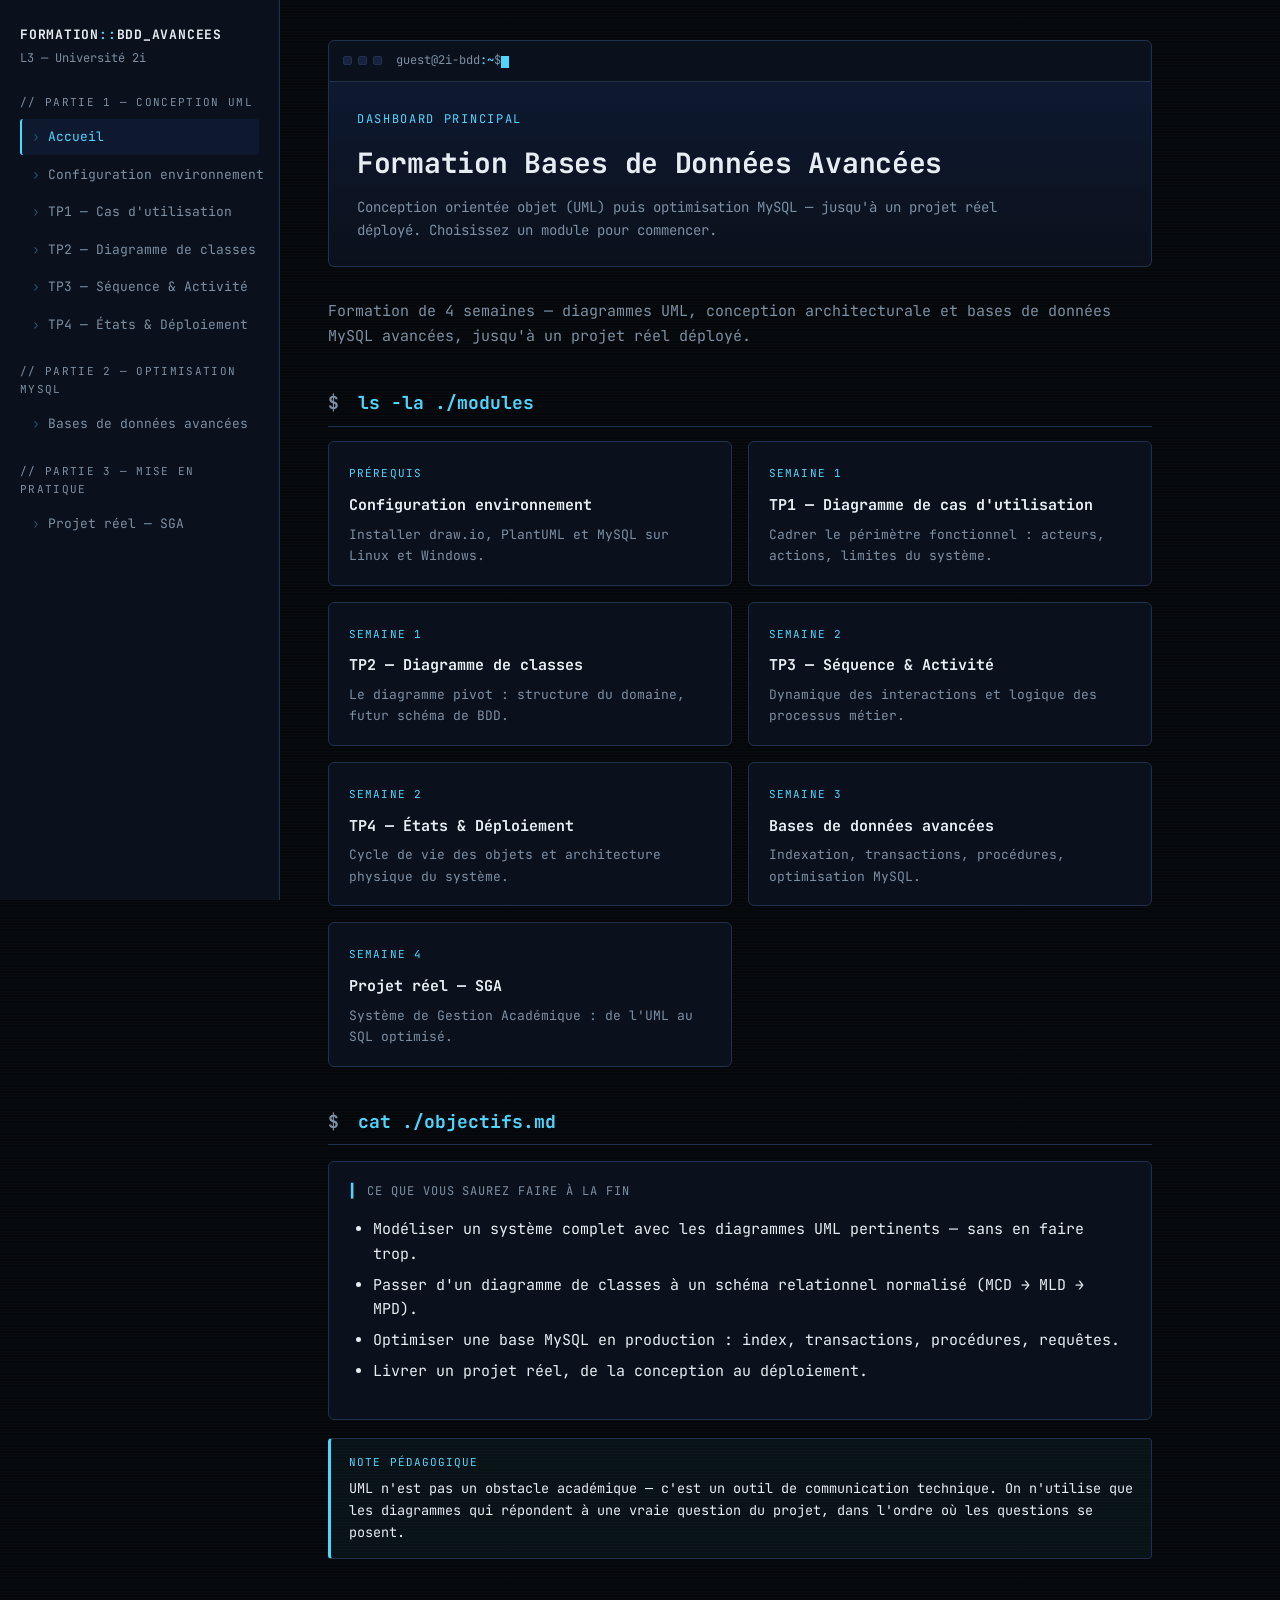
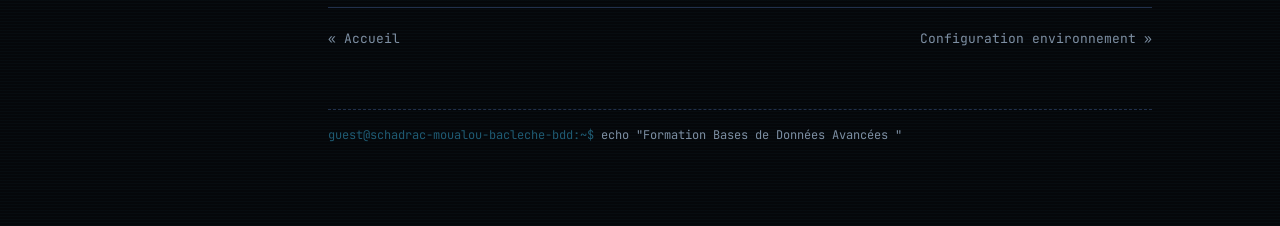
==== commit a1534eba: "Add files via upload un ajout de fichiers" ====
--- a/index.html
+++ b/index.html
@@ -1,455 +1,124 @@
-<!DOCTYPE html>
-<html lang="fr">
-    <head>
-        <meta charset="UTF-8">
-        <meta http-equiv="X-UA-Compatible" content="IE=edge">
-        <meta name="viewport" content="width=device-width, initial-scale=1.0">
-        <title>LastHIT</title>
-        <link rel="stylesheet" href="style1.css">
-        <link href="https://cdn.jsdelivr.net/npm/bootstrap@5.0.2/dist/css/bootstrap.min.css" rel="stylesheet" integrity="sha384-EVSTQN3/azprG1Anm3QDgpJLIm9Nao0Yz1ztcQTwFspd3yD65VohhpuuCOmLASjC" crossorigin="anonymous">
-        <script type="text/javascript" src="jquery-3.6.1.slim.min.js"></script>
-    </head>
-    <body>
-<style>
-    body {
-    background-color: #111 ;
-}
-</style>
-        
-        <header>
-            <div class="logo">
-                <a href="index.html"><span>LAST</span>HIT</a> 
-            </div>
-
-            <ul class="menu">
-                <li>
-                    <a href="#">Accueil</a>
-                </li>
-                <li>
-                    <a href="#">Etudier à l'étranger</a>
-                </li>
-                <li>
-                    <a href="#">Nos Partenaires</a>
-                </li>
-                <li>
-                    <a href="#co">Qui Sommes-Nous</a>
-                </li>
-
-                <li>
-                    <a href="mailto:direction.lasthit@gmail.com" target="_blank">Contactez- Nous</a>
-                </li>
-            </ul>
-
-            <a href="#contact" class="btn-rendez-vous">Inscrivez vous</a>
-            <div class="responsive-menu">
-
-            </div>
-        </header>
-      
-
-        <!-- Section d'accueil -->
-        <section id="home">
-            <h2 style="text-transform: capitalize;"> N°1 de l'orientation et l'accompagnement </h2>
-            <h4>pour des études en France </h4>
-            <p> Lorem ipsum dolor sit amet consectetur adipisicing elit. Ex sint soluta amet sit perspiciatis dolor, autem blanditiis adipisci impedit non deserunt reprehenderit nesciunt harum dolore incidunt nisi ipsa quas in?</p>
-           <p> Nisi maxime, nihil debitis ad mollitia, facere aut ipsum ipsam facilis nostrum doloremque ut optio? Optio eos nesciunt nisi corporis enim dignissimos, explicabo possimus? Aliquam beatae fugit vel sed delectus.</p>   
-            <!-- <a href="#" class="btn-rendez-vous home-btn">Prendre Rendez-vous Maintenant</a> -->
-            
-        </section>
-
-        <!-- A Propos section  -->
-
-        <section id="a-propos">
-            <h1 class="title" id="">à propos  </h1>
-                <div class="img-desc">
-                  <div class="left">
-                        <video src="VIDEOLASTHIT.mp4" muted autoplay loop></video>
-                  </div>
-
-                    <div class="right">
-                        <h3>Nous vous aidons  à voyager afin que vous puissiez atteindre vos buts , votre reussite </h3>
-                        <p>Lorem ipsum dolor sit amet consectetur adipisicing elit. Lorem ipsum dolor sit amet consectetur adipisicing elit. Repellendus blanditiis cum quibusdam doloremque? Recusandae, natus eius error ver</p>
-                        <a href="#">Lire Plus</a>
-                    </div>
-              
-                </div>
-                
-        </section>
-
-        <section id="popular-destination">
-        <!--     <h1 class="title" >destinations populaires</h1>
-            <div class="content">
-                 boite -->
-                <!-- <div class="box">
-                    <img src="assets/images.jpeg" alt="">
-                    <div class="content">
-                        <div>
-                            <h4>Paris</h4>
-                            <p>Lorem ipsum dolor sit amet, consectetur adipisicing elit.  </p>
-                            <p>exercitationem odio numquam molestias nobis</p>
-                            <a href="#">Lire plus</a>
-                        </div>
-                    </div>
-                </div> -->
-                <!-- boite -->
-                   <!-- boite -->
-                   <!-- <div class="box">
-                    <img src="assets/images.jpeg" alt="">
-                    <div class="content">
-                        <div>
-                            <h4>Paris</h4>
-                            <p>Lorem ipsum dolor sit amet, consectetur adipisicing elit.</p>
-                            <p>exercitationem odio numquam molestias nobis</p>
-                            <a href="#">Lire plus</a>
-                        </div>
-                    </div>
-                </div> -->
-                <!-- boite -->
-
-                <!-- <div class="box">
-                    <img src="assets/images.jpeg" alt="">
-                    <div class="content">
-                        <div>
-                            <h4>Paris</h4>
-                            <p>Lorem ipsum dolor sit amet, consectetur adipisicing elit. </p>
-                            <p>exercitationem odio numquam molestias nobis</p>
-                            <a href="#">Lire plus</a>
-                        </div>
-                    </div>
-                </div> -->
-                  <!-- boite -->
-            <!-- </div>
-            -->
-            <div id="carouselExampleIndicators" class="carousel slide" data-bs-ride="carousel">
-                <div class="carousel-indicators">
-                  <button type="button" data-bs-target="#carouselExampleIndicators" data-bs-slide-to="0" class="active" aria-current="true" aria-label="Slide 1"></button>
-                  <button type="button" data-bs-target="#carouselExampleIndicators" data-bs-slide-to="1" aria-label="Slide 2"></button>
-                  <button type="button" data-bs-target="#carouselExampleIndicators" data-bs-slide-to="2" aria-label="Slide 3"></button>
-                  <button type="button" data-bs-target="#carouselExampleIndicators" data-bs-slide-to="3" aria-label="Slide 4"></button>
-                  <button type="button" data-bs-target="#carouselExampleIndicators" data-bs-slide-to="4" aria-label="Slide 5"></button>
-                  <button type="button" data-bs-target="#carouselExampleIndicators" data-bs-slide-to="5" aria-label="Slide 6"></button>
-                  <button type="button" data-bs-target="#carouselExampleIndicators" data-bs-slide-to="6" aria-label="Slide 7"></button>
-                </div>
-                <div class="carousel-inner">
-                  <div class="carousel-item active">
-                    <img src="imgWha (1).jpeg" class="d-block w-100" alt="...">
-                  </div>
-                  <div class="carousel-item">
-                    <img src="imgWha (2).jpeg" class="d-block w-100" alt="...">
-                  </div>
-                  <div class="carousel-item">
-                    <img src="imgWha (3).jpeg" class="d-block w-100" alt="...">
-                  </div>
-                  <div class="carousel-item">
-                    <img src="imgWha (4).jpeg" class="d-block w-100" alt="...">
-                  </div>
-                  <div class="carousel-item">
-                    <img src="imgWha (5).jpeg" class="d-block w-100" alt="...">
-                  </div>
-                  <div class="carousel-item">
-                    <img src="imgWha (6).jpeg" class="d-block w-100" alt="...">
-                  </div>
-                  <div class="carousel-item">
-                    <img src="imgWha (7).jpeg" class="d-block w-100" alt="...">
-                  </div>
-                </div>
-                <button class="carousel-control-prev" type="button" data-bs-target="#carouselExampleIndicators" data-bs-slide="prev">
-                  <span class="carousel-control-prev-icon" aria-hidden="true"></span>
-                  <span class="visually-hidden">Previous</span>
-                </button>
-                <button class="carousel-control-next" type="button" data-bs-target="#carouselExampleIndicators" data-bs-slide="next">
-                  <span class="carousel-control-next-icon" aria-hidden="true"></span>
-                  <span class="visually-hidden">Next</span>
-                </button>
-              </div>
-        </section> 
-       
-      
-
-             
-        <section id="section_inscription">
-            <h2 class="title" id="co">Notre But</h2>
-            <div class="contentTexte">
-                <p>
-
-                    Nous sommes un cabinet d’orientation, et d’inscription pour tous les étudiants africains désirant 
-                    poursuivre leurs études en France. Grace à des partenaires solides (Des universités publiques et privées,
-                     des écoles de commerce, des UIT). Last Hit oriente, accompagne, guide, et aide toutes personnes qui le souhaitent,
-                      à réaliser son projet d’étude en France. 
-                </p>
-            </div>
-            <div class="contentsection">
-                <img src="imgFormule.jpeg" alt="">  
-            </div>
-            
-        </section>
-
-        <!-- contact section -->
-       
-
-        <section id="contact">
-            <h1 class="title">FORMULAIRE D'INSCRIPTIONs</h1>
-
-            <form action="" data-id="form">
-                <div class="left-right">
-                    <div class="left">
-                        <label for="">Nom </label>
-                        <input type="text">
-                        <label for="">Prenom</label>
-                        <input type="text">
-                        <label for="">E-Mail</label>
-                        <input type="text">
-                        <label for="">Age</label>
-                        <input type="text">
-                        <label for="">Avez Vous un passeport ?</label>
-                        <select>
-                            <option value=""></option>
-                            <option value="Oui, j'en ai">Oui, j'en ai</option>
-                            <option value="Non, je n'en ai pas">Non, je n'en ai pas</option>
-                        </select>
-                    </div>
-                    <div class="right">
-                        <label for="">Indicatif Pays</label>
-                        <select name="selectcode" id="countries" onchange="selectValue(this)"  class="form-control bfh-countries">
-                            <option value="+93">Afghanistan</option>
-                            <option value="+355">Albanie</option>
-                            <option value="+213">Algerie</option>
-                            <option value="+376">Andorre</option>
-                            <option value="+244">Angola</option>
-                            <option value="+1264">Anguilla</option>
-                            <option value="+672">Antarctique</option>
-                            <option value="+1268">Antigua-et-Barbuda</option>
-                            <option value="+54">Argentine</option>
-                            <option value="+374">Armenie</option>
-                            <option value="+297">Aruba</option>
-                            <option value="+27">Afrique du sud</option>
-                            <option value="+61">Australie</option>
-                            <option value="+43">Autriche</option>
-                            <option value="+994">Azerbaijan</option>
-                            <option value="+1242">Bahamas</option>
-                            <option value="+973">Bahrein</option>
-                            <option value="+880">Bangladesh</option>
-                            <option value="+1246">Barbade</option>
-                            <option value="+375">Bielorussie</option>
-                            <option value="+32">Belgique</option>
-                            <option value="+501">Belize</option>
-                            <option value="+229">Benin</option>
-                            <option value="+1441">Bermudes</option>
-                            <option value="+975">Bhoutan</option>
-                            <option value="+591">Bolivie</option>
-                            <option value="+387">Bosnie-Herzégovine</option>
-                            <option value="+267">Botswana</option>
-                            <option value="+47">Ile Bouvet</option>
-                            <option value="+55">Brézil</option>
-                            <option value="+257">Burundi</option>
-                            <option value="+226">Burkina-Faso</option>
-                            <option value="+673">Brunei</option>
-                            <option value="+359">Bulgarie</option>
-                            <option value="+225">Côte d'Ivoire</option>
-                            <option value="+855">Cambodge</option>
-                            <option value="+237">Cameroun</option>
-                            <option value="+1">Canada</option>
-                            <option value="+238">Cap-Vert</option>
-                            <option value="+1345">Îles Caïmans</option>
-                            <option value="+236"> République centrafricaine</option>
-                            <option value="TD">Chad</option>
-                            <option value="+56">Chili</option>
-                            <option value="+86">Chine</option>
-                            <option value="+682">Îles Cook</option>
-                            <option value="+57">Colombie</option>
-                            <option value="+269">Comores</option>
-                            <option value="+242">Congo</option>
-                            <option value="+82">Corée du sud</option>
-                            <option value="+850">Corée du Nord</option>
-                            <option value="+506">Costa Rica</option>
-                            <option value="+385">Croatia</option>
-                            <option value="+53">Cuba</option>
-                            <option value="CY">Cyprus</option>   
-                            <option value="+243">République démocratique du Congo</option>
-                            <option value="+45">Danemark</option>
-                            <option value="+253">Djibouti</option>
-                            <option value="+1767">Dominique</option>
-                            <option value="+1809"> République dominicaine</option>
-                            <option value="+593">Équateur</option>
-                            <option value="+20">Egypte</option>
-                            <option value="+291">Érythrée</option>
-                            <option value="+372">Estonie</option>
-                            <option value="+251">Éthiopie</option>
-                            <option value="+679">Fidji</option>
-                            <option value="+358">Finlande</option>
-                            <option value="+33">France</option>
-                            <option value="+241">Gabon</option>
-                            <option value="+240">Guinée équatoriale</option>
-                            <option value="+220">Gambie</option>
-                            <option value="+995">Georgie</option>
-                            <option value="+233">Ghana</option>
-                            <option value="+30">Grece</option>
-                            <option value="+299">Groenland</option>
-                            <option value="+1473">Grenade</option>
-                            <option value="+590">Guadeloupe</option>
-                            <option value="+1671">Guam</option>
-                            <option value="+502">Guatemala</option>
-                            <option value="+224">Guinée</option>
-                            <option value="+245">Guinée-Bissau</option>
-                            <option value="+592">Guyana</option>
-                            <option value="+509">Haiti</option>
-                            <option value="+504">Honduras</option>
-                            <option value="+852">Hong Kong</option>
-                            <option value="+36">Hongrie</option>
-                            <option value="+354">Islande</option>
-                            <option value="+91">Inde</option>
-                            <option value="+62">Indonesie</option>
-                            <option value="+98">Iran</option>
-                            <option value="+964">Irak</option>
-                            <option value="+353">Irlande</option>
-                            <option value="+972">Israel</option>
-                            <option value="+39">Italie</option>
-                            <option value="+1876">Jamaique</option>
-                            <option value="+81">Japon</option>
-                            <option value="+962">Jordanie</option>
-                            <option value="+7">Kazakhstan</option>
-                            <option value="+254">Kenya</option>
-                            <option value="+686">Kiribati</option>
-                            <option value="+383">Kosovo</option>
-                            <option value="+965">Kuweit</option>
-                            <option value="+856">Laos</option>
-                            <option value="+961">Liban</option>
-                            <option value="+266">Lesotho</option>
-                            <option value="+231">Liberia</option>
-                            <option value="+218">Libye</option>
-                            <option value="+423">Liechtenstein</option>
-                            <option value="+370">Lituanie</option>
-                            <option value="+352">Luxembourg</option>
-                            <option value="+853">Macao</option>
-                            <option value="+261">Madagascar</option>
-                            <option value="+265">Malawi</option>
-                            <option value="+60">Malaisie</option>
-                            <option value="+960">Maldives</option>
-                            <option value="+223">Mali</option>
-                            <option value="+356">Malte</option>
-                            <option value="+692"> Îles Marshall</option>
-                            <option value="+596">Martinique</option>
-                            <option value="+222">Mauritanie</option>
-                            <option value="+230">Maurice</option>
-                            <option value="+262">Mayotte</option>
-                            <option value="+52">Mexique</option>
-                            <option value="+377">Monaco</option>
-                            <option value="+976">Mongolie</option>
-                            <option value="+382">Montenegro</option>
-                            <option value="+1664">Montserrat</option>
-                            <option value="+212">Maroc</option>
-                            <option value="+258">Mozambique</option>
-                            <option value="+264">Namibie</option>
-                            <option value="+674">Nauru</option>
-                            <option value="+977">Nepal</option>
-                            <option value="+687">Nouvelle-Calédonie</option>
-                            <option value="+64">Nouvelle-Zélande</option>
-                            <option value="+505">Nicaragua</option>
-                            <option value="+227">Niger</option>
-                            <option value="+234">Nigeria</option>
-                            <option value="+683">Niue</option>
-                            <option value="+6723"> Île Norfolk</option>
-                            <option value="+47">Norvège</option>
-                            <option value="+968">Oman</option>
-                            <option value="+92">Pakistan</option>
-                            <option value="+680">Palaos</option>
-                            <option value="+970">Palestine</option>
-                            <option value="+507">Panama</option>
-                            <option value="+675">Papouasie-Nouvelle-Guinée</option>
-                            <option value="+595">Paraguay</option>
-                            <option value="+51">Perou</option>
-                            <option value="+63">Philippines</option>
-                            <option value="+64"> Îles Pitcairn</option>
-                            <option value="+48">Pologne</option>
-                            <option value="+351">Portugal</option>
-                            <option value="+1787">Porto Rico</option>
-                            <option value="+974">Qatar</option>
-                            <option value="+262">Reunion</option>
-                            <option value="+40">Roumanie</option>
-                            <option value="+7">Russie</option>
-                            <option value="+250">Rwanda</option>
-                            <option value="+239">São Tomé et Príncipe</option>
-                            <option value="+290">Saint Helene</option>
-                            <option value="SA">Saudi Arabia</option>
-                            <option value="+221">Senegal</option>
-                            <option value="+381">Serbie</option>
-                            <option value="+248">Seychelles</option>
-                            <option value="+232">Sierra Leone</option>
-                            <option value="+65">Singapour</option>
-                            <option value="+421">Slovaquie</option>
-                            <option value="+386">Slovénie</option>
-                            <option value="+252">Somalie</option>
-                            <option value="+211">Soudan du Sud</option>
-                            <option value="+34">Espagne</option>
-                            <option value="+249">Soudan</option>
-                            <option value="+597">Suriname</option>
-                            <option value="+963">Syrie</option>
-                            <option value="+886">Taiwan</option>
-                            <option value="+992">Tadjikistan</option>
-                            <option value="+255">Tanzanie</option>
-                            <option value="+66">Thailande</option>
-                            <option value="+228">Togo</option>
-                            <option value="+690">Tokelau</option>
-                            <option value="+216">Tunisie</option>
-                            <option value="+90">Turquie</option>
-                            <option value="+993">Turkmenistan</option>
-                            <option value="+688">Tuvalu</option>
-                            <option value="+1340"> Îles Vierges des États-Unis</option>
-                            <option value="+256">Uganda</option>
-                            <option value="+380">Ukraine</option>
-                            <option value="+971">Emirats arabes unis</option>
-                            <option value="+44">Royaume uni</option>
-                            <option value="+1">USA</option>
-                            <option value="+598">Uruguay</option>
-                            <option value="+678">Vanuatu</option>
-                            <option value="+379">Vatican</option>
-                            <option value="+58">Venezuela</option>
-                            <option value="+84">Vietnam</option>
-                            <option value="+967">Yemen</option>
-                            <option value="+260">Zambie</option>
-                            <option value="+263">Zimbabwe</option>
-                        </select>
-                        <label for="">Telephone</label>
-                        <input type="phone" name="phone" id="phone" class="form-control bfh-phone">
-                        <label for="">Niveau d'Etudes</label>
-                        <select>
-                            <option value="Baccalauréat">Baccalauréat</option>
-                            <option value="Bac + 1">Bac + 1</option>
-                            <option value="Bac + 2">Bac + 2</option>
-                            <option value="Bac + 3">Bac + 3</option>
-                            <option value="Bac + 4">Bac + 4</option>
-                            <option value="Bac + 5">Bac + 5</option>
-                            <option value="Bac + 6">Bac + 6</option>
-                            <option value="Bac + 7">Bac + 7</option>
-                            <option value="Bac + 8">Bac + 8</option>
-                        </select>
-                        <label for="">Situation Matrimoniale</label>
-                        <select>
-                            <option value="Marié(e)">Marié(e)</option>
-                            <option value="Divorcé(e)">Divorcé(e)</option>
-                            <option value="Célibataire">Célibataire</option>
-                        </select>
-                        <label for="">Votre Domaine d'études</label>
-                        <input type="text">
-                        
-                    </div>
-                </div>
-
-                <button>Envoyer</button>
-            </form>
-        </section>
-
-
-        <footer>
-            <p>Realisé par  <span>LastHit Dev</span>  | Tous les droits sont reservés</p>
-        </footer>
-
-        <!-- Scripts -->
-        <script type="text/javascript" src="menu-burger.js"></script>
-        <script type="text/javascript" src="data-select.js"> </script>
-        <!-- <script src="./TW-ELEMENTS-PATH/dist/js/index.min.js"></script> -->
-        <script src="https://cdn.jsdelivr.net/npm/bootstrap@5.0.2/dist/js/bootstrap.bundle.min.js" integrity="sha384-MrcW6ZMFYlzcLA8Nl+NtUVF0sA7MsXsP1UyJoMp4YLEuNSfAP+JcXn/tWtIaxVXM" crossorigin="anonymous"></script>
-         
-<!-- https://github.com/bacleche/LastHist.git -->
-    </body>
-</html>
+<!DOCTYPE html>
+<html lang="fr">
+<head>
+<meta charset="UTF-8">
+<meta name="viewport" content="width=device-width, initial-scale=1.0">
+<title>Accueil :: Formation BDD Avancées</title>
+<meta name="description" content="Formation Bases de Données Avancées — L3 — conception UML et optimisation MySQL.">
+<link rel="preconnect" href="https://fonts.googleapis.com">
+<link href="https://fonts.googleapis.com/css2?family=JetBrains+Mono:wght@400;500;700&family=IBM+Plex+Mono:wght@400;500&display=swap" rel="stylesheet">
+<link rel="stylesheet" href="style.css">
+</head>
+<body>
+<div class="shell">
+  <aside class="sidebar">
+    <button class="nav-toggle">[ + ] menu du cours</button>
+    <div class="nav-body">
+      <span class="brand">FORMATION<span class="dot">::</span>BDD_AVANCEES</span>
+      <span class="brand-sub">L3 — Université 2i</span>
+
+      <div class="nav-label">// Partie 1 — Conception UML</div>
+      <ul class="nav-list">
+        <li><a href="index.html" class="active">Accueil</a></li>
+        <li><a href="configuration-environnement-bdd.html">Configuration environnement</a></li>
+        <li><a href="tp1-uml-cas-utilisation.html">TP1 — Cas d'utilisation</a></li>
+        <li><a href="tp2-uml-classes.html">TP2 — Diagramme de classes</a></li>
+        <li><a href="tp3-uml-sequence-activite.html">TP3 — Séquence & Activité</a></li>
+        <li><a href="tp4-uml-etats-deploiement.html">TP4 — États & Déploiement</a></li>
+      </ul>
+
+      <div class="nav-label">// Partie 2 — Optimisation MySQL</div>
+      <ul class="nav-list">
+        <li><a href="cours-bdd-notions-avancees.html">Bases de données avancées</a></li>
+      </ul>
+
+      <div class="nav-label">// Partie 3 — Mise en pratique</div>
+      <ul class="nav-list">
+        <li><a href="projet-sga.html">Projet réel — SGA</a></li>
+      </ul>
+    </div>
+  </aside>
+
+  <main>
+    <div class="termbar">
+      <div class="dots"><span></span><span></span><span></span></div>
+      <span class="path">guest@2i-bdd<b>:~</b>$<span class="cursor"></span></span>
+    </div>
+    <header class="page-head">
+      <p class="eyebrow">Dashboard principal</p>
+      <h1>Formation Bases de Données Avancées</h1>
+      <p class="subtitle">Conception orientée objet (UML) puis optimisation MySQL — jusqu'à un projet réel déployé. Choisissez un module pour commencer.</p>
+    </header>
+
+
+    <p class="dim">Formation de 4 semaines — diagrammes UML, conception architecturale et bases de données MySQL avancées, jusqu'à un projet réel déployé.</p>
+
+    <h2><span class="num">$</span> ls -la ./modules</h2>
+    <div class="grid-2">
+      <a class="card" href="configuration-environnement-bdd.html">
+        <span class="tag">Prérequis</span>
+        <h3>Configuration environnement</h3>
+        <p>Installer draw.io, PlantUML et MySQL sur Linux et Windows.</p>
+      </a>
+      <a class="card" href="tp1-uml-cas-utilisation.html">
+        <span class="tag">Semaine 1</span>
+        <h3>TP1 — Diagramme de cas d'utilisation</h3>
+        <p>Cadrer le périmètre fonctionnel : acteurs, actions, limites du système.</p>
+      </a>
+      <a class="card" href="tp2-uml-classes.html">
+        <span class="tag">Semaine 1</span>
+        <h3>TP2 — Diagramme de classes</h3>
+        <p>Le diagramme pivot : structure du domaine, futur schéma de BDD.</p>
+      </a>
+      <a class="card" href="tp3-uml-sequence-activite.html">
+        <span class="tag">Semaine 2</span>
+        <h3>TP3 — Séquence &amp; Activité</h3>
+        <p>Dynamique des interactions et logique des processus métier.</p>
+      </a>
+      <a class="card" href="tp4-uml-etats-deploiement.html">
+        <span class="tag">Semaine 2</span>
+        <h3>TP4 — États &amp; Déploiement</h3>
+        <p>Cycle de vie des objets et architecture physique du système.</p>
+      </a>
+      <a class="card" href="cours-bdd-notions-avancees.html">
+        <span class="tag">Semaine 3</span>
+        <h3>Bases de données avancées</h3>
+        <p>Indexation, transactions, procédures, optimisation MySQL.</p>
+      </a>
+      <a class="card" href="projet-sga.html">
+        <span class="tag">Semaine 4</span>
+        <h3>Projet réel — SGA</h3>
+        <p>Système de Gestion Académique : de l'UML au SQL optimisé.</p>
+      </a>
+    </div>
+
+    <h2><span class="num">$</span> cat ./objectifs.md</h2>
+    <div class="panel">
+      <p class="panel-title">Ce que vous saurez faire à la fin</p>
+      <ul>
+        <li>Modéliser un système complet avec les diagrammes UML pertinents — sans en faire trop.</li>
+        <li>Passer d'un diagramme de classes à un schéma relationnel normalisé (MCD → MLD → MPD).</li>
+        <li>Optimiser une base MySQL en production : index, transactions, procédures, requêtes.</li>
+        <li>Livrer un projet réel, de la conception au déploiement.</li>
+      </ul>
+    </div>
+
+    <div class="callout info">
+      <span class="label">Note pédagogique</span>
+      UML n'est pas un obstacle académique — c'est un outil de communication technique. On n'utilise que les diagrammes qui répondent à une vraie question du projet, dans l'ordre où les questions se posent.
+    </div>
+
+
+    <div class="page-nav">
+      <a href="index.html">&laquo; Accueil</a>
+      <a class="next" href="configuration-environnement-bdd.html">Configuration environnement &raquo;</a>
+    </div>
+
+    <footer class="site-footer">
+      <span class="prompt">guest@schadrac-moualou-bacleche-bdd:~$</span> echo "Formation Bases de Données Avancées "
+    </footer>
+  </main>
+</div>
+<script src="assets/script.js"></script>
+</body>
+</html>
--- a/style.css
+++ b/style.css
@@ -0,0 +1,374 @@
+/* ============================================================
+   FORMATION BDD AVANCÉES — thème terminal
+   Noir / Bleu nuit / Blanc — esthétique robotique & geek
+   ============================================================ */
+
+:root {
+  --bg:          #05070a;
+  --bg-panel:    #0b111c;
+  --navy:        #0e1930;
+  --navy-light:  #16233f;
+  --border:      #21304c;
+  --accent:      #4fd6ff;
+  --accent-dim:  #1f5b73;
+  --text:        #e6edf3;
+  --text-dim:    #7d8fa3;
+  --amber:       #ffb454;
+  --mono: "JetBrains Mono", "IBM Plex Mono", "Fira Code", ui-monospace, monospace;
+}
+
+* { box-sizing: border-box; }
+
+html { scroll-behavior: smooth; }
+
+body {
+  margin: 0;
+  background: var(--bg);
+  background-image:
+    repeating-linear-gradient(0deg, rgba(79,214,255,0.025) 0px, rgba(79,214,255,0.025) 1px, transparent 1px, transparent 3px);
+  color: var(--text);
+  font-family: var(--mono);
+  font-size: 15px;
+  line-height: 1.65;
+  min-height: 100vh;
+}
+
+a { color: var(--accent); text-decoration: none; }
+a:hover { text-decoration: underline; }
+a:focus-visible, button:focus-visible, summary:focus-visible {
+  outline: 2px solid var(--accent);
+  outline-offset: 2px;
+}
+
+::selection { background: var(--accent-dim); color: var(--text); }
+
+/* ---------- layout shell ---------- */
+
+.shell {
+  display: grid;
+  grid-template-columns: 280px 1fr;
+  min-height: 100vh;
+}
+
+@media (max-width: 860px) {
+  .shell { grid-template-columns: 1fr; }
+  .sidebar { position: static; height: auto; border-right: none; border-bottom: 1px solid var(--border); }
+}
+
+/* ---------- sidebar / nav ---------- */
+
+.sidebar {
+  background: var(--bg-panel);
+  border-right: 1px solid var(--border);
+  padding: 24px 20px;
+  position: sticky;
+  top: 0;
+  height: 100vh;
+  overflow-y: auto;
+}
+
+.brand {
+  display: block;
+  font-weight: 700;
+  color: var(--text);
+  font-size: 13px;
+  letter-spacing: 0.06em;
+  margin-bottom: 4px;
+}
+.brand .dot { color: var(--accent); }
+
+.brand-sub {
+  color: var(--text-dim);
+  font-size: 12px;
+  margin-bottom: 24px;
+  display: block;
+}
+
+.nav-label {
+  color: var(--text-dim);
+  font-size: 11px;
+  letter-spacing: 0.12em;
+  text-transform: uppercase;
+  margin: 20px 0 8px;
+}
+
+.nav-list { list-style: none; padding: 0; margin: 0; }
+.nav-list li { margin: 2px 0; }
+
+.nav-list a {
+  display: block;
+  color: var(--text-dim);
+  font-size: 13px;
+  padding: 7px 10px;
+  border-radius: 3px;
+  border-left: 2px solid transparent;
+  white-space: nowrap;
+}
+.nav-list a::before { content: "› "; color: var(--accent-dim); }
+.nav-list a:hover {
+  color: var(--text);
+  background: var(--navy);
+  border-left-color: var(--accent);
+  text-decoration: none;
+}
+.nav-list a.active {
+  color: var(--accent);
+  background: var(--navy);
+  border-left-color: var(--accent);
+}
+
+/* ---------- main content ---------- */
+
+main { padding: 40px 48px 80px; max-width: 920px; }
+@media (max-width: 600px) { main { padding: 28px 20px 60px; } }
+
+/* fake terminal titlebar / breadcrumb */
+
+.termbar {
+  display: flex;
+  align-items: center;
+  gap: 10px;
+  background: var(--bg-panel);
+  border: 1px solid var(--border);
+  border-radius: 6px 6px 0 0;
+  padding: 10px 14px;
+  font-size: 12px;
+  color: var(--text-dim);
+}
+.termbar .dots { display: flex; gap: 6px; }
+.termbar .dots span {
+  width: 9px; height: 9px; border-radius: 2px;
+  background: var(--navy-light);
+  border: 1px solid var(--border);
+}
+.termbar .path { margin-left: 4px; }
+.termbar .path b { color: var(--accent); font-weight: 500; }
+
+.cursor {
+  display: inline-block;
+  width: 8px; height: 1em;
+  background: var(--accent);
+  vertical-align: text-bottom;
+  animation: blink 1.1s steps(1) infinite;
+}
+@keyframes blink { 50% { opacity: 0; } }
+
+/* header block under termbar */
+
+header.page-head {
+  border: 1px solid var(--border);
+  border-top: none;
+  background: linear-gradient(180deg, var(--navy) 0%, var(--bg-panel) 100%);
+  padding: 28px 28px 24px;
+  margin-bottom: 32px;
+  border-radius: 0 0 6px 6px;
+}
+
+.eyebrow {
+  color: var(--accent);
+  font-size: 12px;
+  letter-spacing: 0.14em;
+  text-transform: uppercase;
+  margin: 0 0 10px;
+}
+
+h1 {
+  font-size: 28px;
+  margin: 0 0 10px;
+  color: var(--text);
+  letter-spacing: -0.01em;
+}
+
+.subtitle { color: var(--text-dim); font-size: 14px; margin: 0; max-width: 640px; }
+
+h2 {
+  font-size: 18px;
+  color: var(--accent);
+  margin: 40px 0 14px;
+  padding-bottom: 8px;
+  border-bottom: 1px solid var(--border);
+}
+h2 .num { color: var(--text-dim); margin-right: 8px; }
+
+h3 { font-size: 15px; color: var(--text); margin: 22px 0 8px; }
+
+p { color: var(--text); }
+p.dim, li.dim, .dim { color: var(--text-dim); }
+
+/* ---------- panels / cards ---------- */
+
+.panel {
+  background: var(--bg-panel);
+  border: 1px solid var(--border);
+  border-radius: 6px;
+  padding: 20px 22px;
+  margin: 16px 0;
+}
+.panel-title {
+  font-size: 12px;
+  letter-spacing: 0.08em;
+  text-transform: uppercase;
+  color: var(--text-dim);
+  margin: 0 0 12px;
+  display: flex;
+  align-items: center;
+  gap: 8px;
+}
+.panel-title::before { content: "▍"; color: var(--accent); }
+
+.grid-2 { display: grid; grid-template-columns: 1fr 1fr; gap: 16px; }
+@media (max-width: 700px) { .grid-2 { grid-template-columns: 1fr; } }
+
+.card {
+  display: block;
+  background: var(--bg-panel);
+  border: 1px solid var(--border);
+  border-radius: 6px;
+  padding: 18px 20px;
+  transition: border-color .15s ease, transform .15s ease;
+}
+.card:hover {
+  border-color: var(--accent);
+  transform: translateY(-2px);
+  text-decoration: none;
+}
+.card .tag {
+  color: var(--accent);
+  font-size: 11px;
+  letter-spacing: 0.1em;
+  text-transform: uppercase;
+}
+.card h3 { margin: 8px 0 6px; color: var(--text); }
+.card p { color: var(--text-dim); font-size: 13px; margin: 0; }
+
+/* ---------- tables ---------- */
+
+table {
+  width: 100%;
+  border-collapse: collapse;
+  margin: 12px 0 20px;
+  font-size: 13px;
+}
+th, td {
+  border: 1px solid var(--border);
+  padding: 10px 12px;
+  text-align: left;
+  vertical-align: top;
+}
+th {
+  background: var(--navy);
+  color: var(--accent);
+  font-weight: 500;
+  letter-spacing: 0.03em;
+}
+tr:nth-child(even) td { background: rgba(255,255,255,0.015); }
+
+/* ---------- code blocks ---------- */
+
+pre {
+  background: #03050a;
+  border: 1px solid var(--border);
+  border-left: 3px solid var(--accent);
+  border-radius: 4px;
+  padding: 16px 18px;
+  overflow-x: auto;
+  font-size: 13px;
+  line-height: 1.6;
+  margin: 14px 0;
+}
+code {
+  font-family: var(--mono);
+  color: #b7f3ff;
+}
+p code, li code {
+  background: rgba(79,214,255,0.08);
+  border: 1px solid var(--border);
+  padding: 1px 6px;
+  border-radius: 3px;
+  font-size: 0.92em;
+}
+
+/* ---------- lists ---------- */
+
+ul, ol { padding-left: 22px; }
+li { margin: 6px 0; }
+
+/* ---------- callouts ---------- */
+
+.callout {
+  border: 1px solid var(--border);
+  border-left: 3px solid var(--amber);
+  background: rgba(255,180,84,0.05);
+  border-radius: 4px;
+  padding: 14px 18px;
+  margin: 18px 0;
+  font-size: 13.5px;
+}
+.callout .label {
+  color: var(--amber);
+  font-size: 11px;
+  letter-spacing: 0.1em;
+  text-transform: uppercase;
+  margin-bottom: 6px;
+  display: block;
+}
+.callout.info { border-left-color: var(--accent); background: rgba(79,214,255,0.05); }
+.callout.info .label { color: var(--accent); }
+
+/* ---------- badges / pills ---------- */
+
+.pill {
+  display: inline-block;
+  font-size: 11px;
+  letter-spacing: 0.05em;
+  color: var(--accent);
+  border: 1px solid var(--accent-dim);
+  background: rgba(79,214,255,0.06);
+  padding: 3px 10px;
+  border-radius: 20px;
+  margin: 0 6px 6px 0;
+}
+
+/* ---------- footer / prev-next nav ---------- */
+
+.page-nav {
+  display: flex;
+  justify-content: space-between;
+  gap: 16px;
+  margin-top: 48px;
+  padding-top: 20px;
+  border-top: 1px solid var(--border);
+  font-size: 13px;
+}
+.page-nav a { color: var(--text-dim); }
+.page-nav a:hover { color: var(--accent); }
+.page-nav .next { text-align: right; }
+
+footer.site-footer {
+  color: var(--text-dim);
+  font-size: 12px;
+  margin-top: 60px;
+  padding-top: 16px;
+  border-top: 1px dashed var(--border);
+}
+footer.site-footer .prompt { color: var(--accent-dim); }
+
+/* ---------- mobile nav toggle ---------- */
+
+.nav-toggle {
+  display: none;
+  background: var(--navy);
+  color: var(--accent);
+  border: 1px solid var(--border);
+  border-radius: 4px;
+  font-family: var(--mono);
+  font-size: 12px;
+  padding: 8px 12px;
+  margin-bottom: 10px;
+  cursor: pointer;
+}
+@media (max-width: 860px) {
+  .nav-toggle { display: inline-block; }
+  .nav-body { display: none; }
+  .nav-body.open { display: block; }
+}
